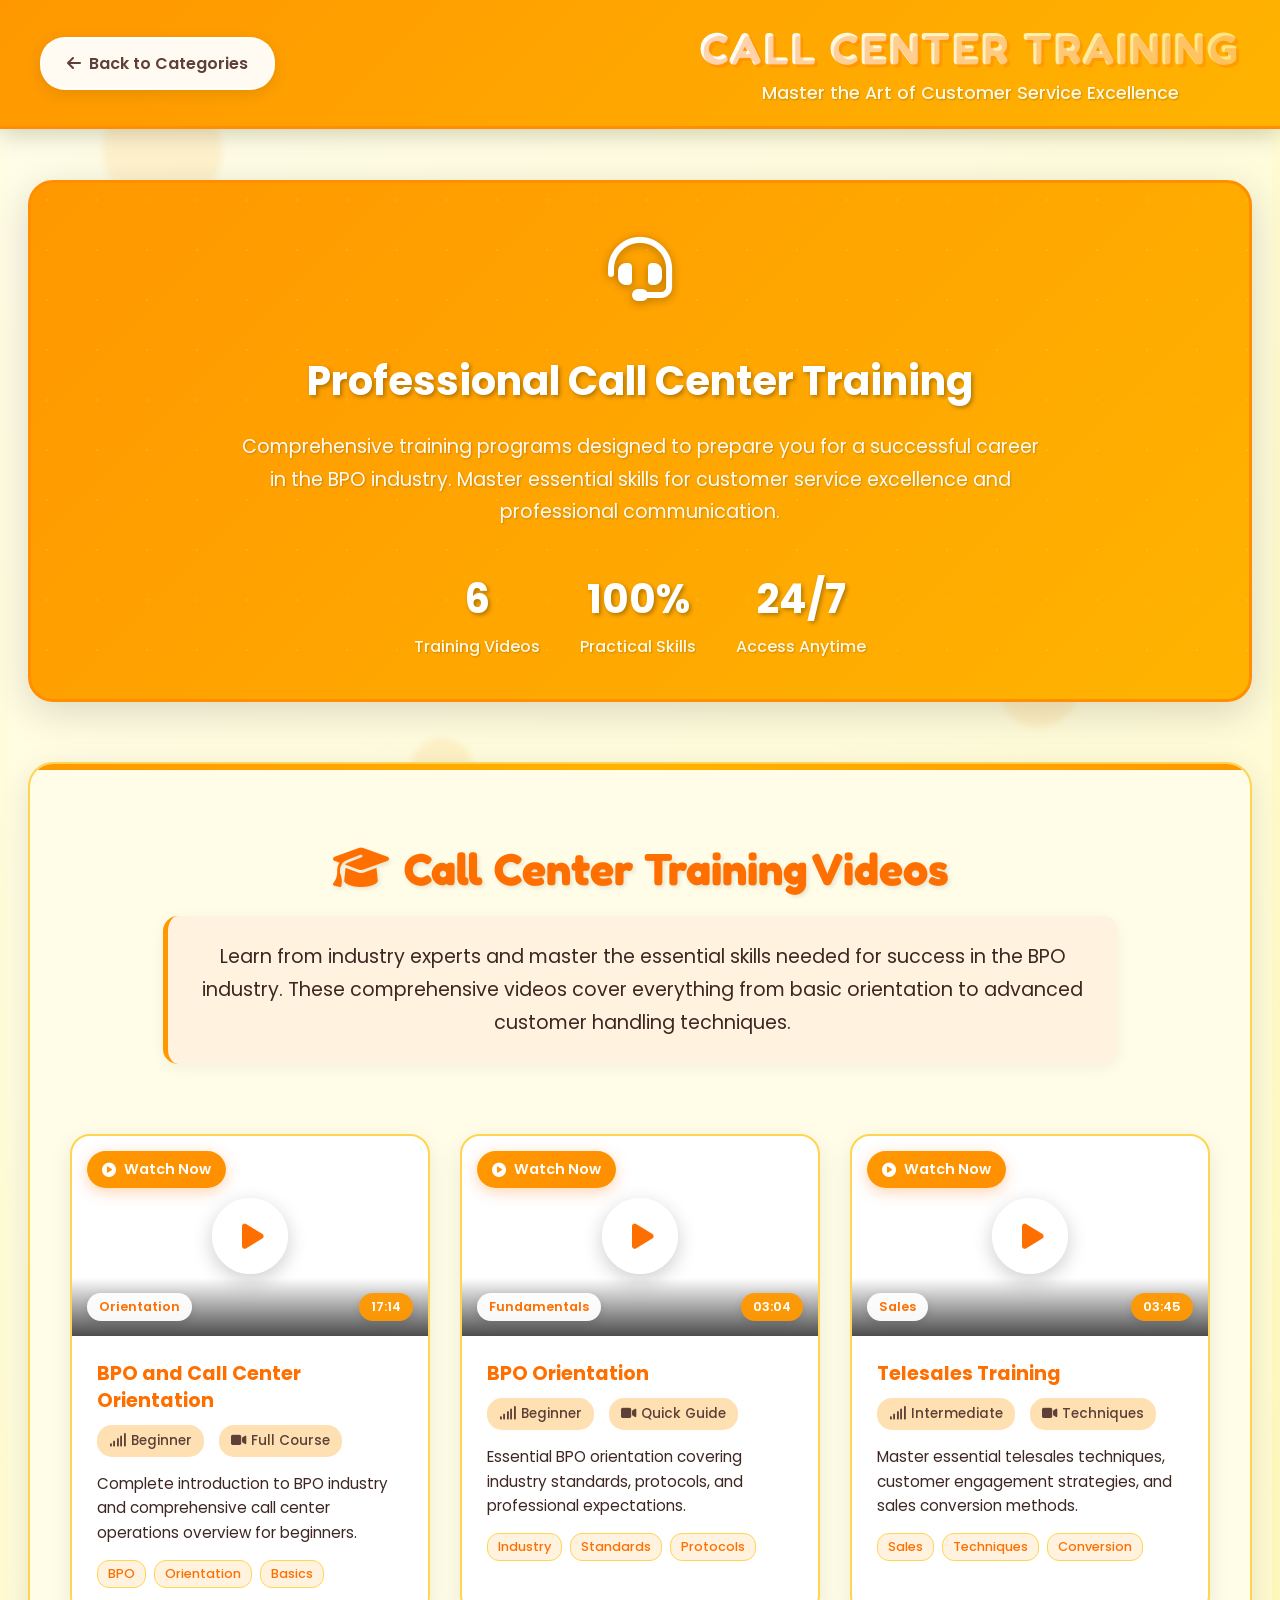
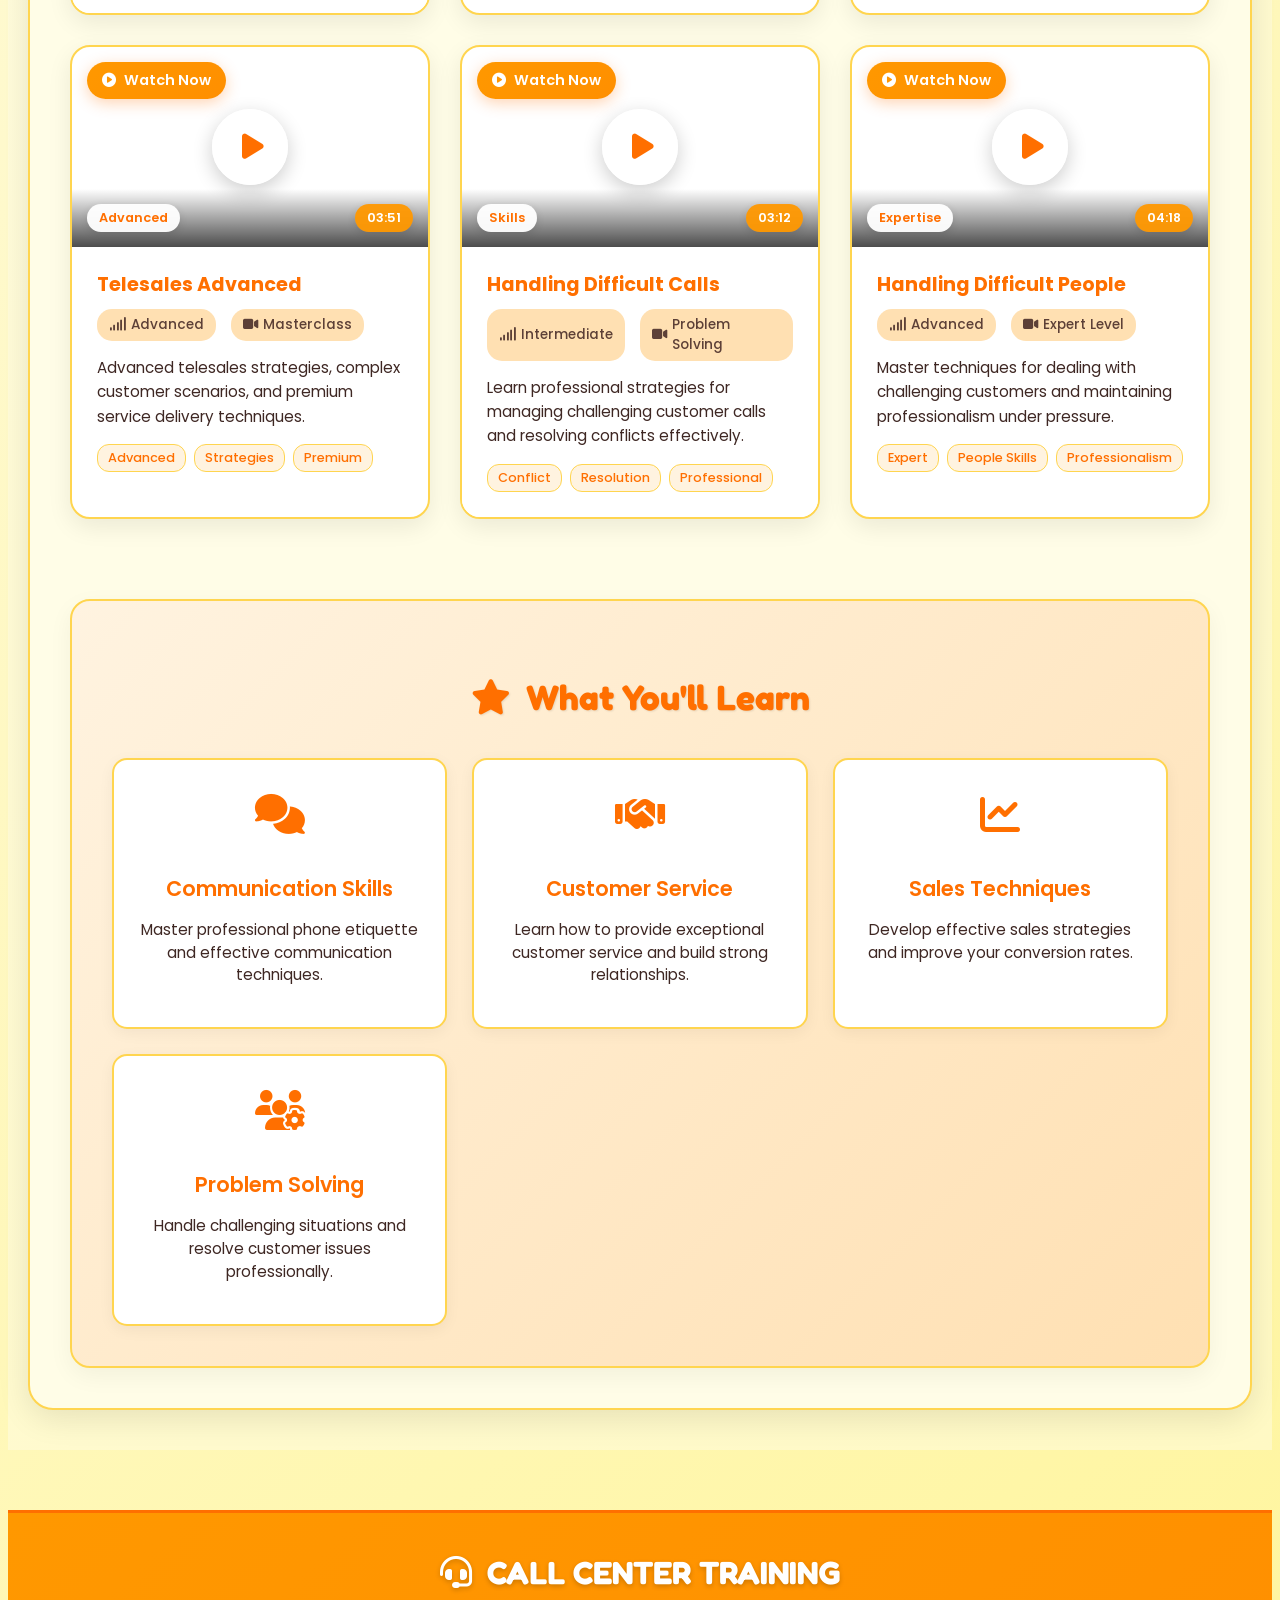
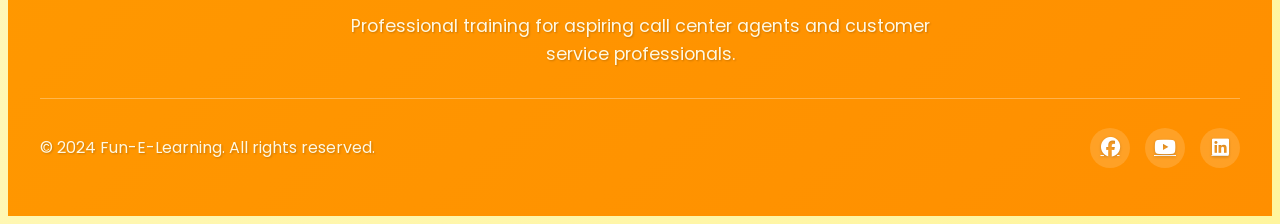
==== Viducation-callcenter.html @ cf75fce1 "Update Viducation-callcenter.html" ====
<!DOCTYPE html>
<html lang="en">
<head>
    <meta charset="UTF-8">
    <meta name="viewport" content="width=device-width, initial-scale=1.0">
    <title>Call Center Training - Fun-E-Learning</title>
    <link rel="stylesheet" href="Viducation-callcenter.css">
    <link href="https://fonts.googleapis.com/css?family=Poppins:400,600,700&display=swap" rel="stylesheet">
    <link href="https://fonts.googleapis.com/css2?family=Fredoka+One&family=Rubik:wght@800;900&display=swap" rel="stylesheet">
    <link rel="stylesheet" href="https://cdnjs.cloudflare.com/ajax/libs/font-awesome/6.4.0/css/all.min.css">
</head>
<body class="viducation-page">
    <div class="interactive-bg">
        <!-- Yellow themed background circles -->
        <div class="yellow-bg-circle yellow-bg-circle1"></div>
        <div class="yellow-bg-circle yellow-bg-circle2"></div>
        <div class="yellow-bg-circle yellow-bg-circle3"></div>
        <div class="yellow-bg-circle yellow-bg-circle4"></div>
        <div class="yellow-bg-circle yellow-bg-circle5"></div>
        <div class="yellow-bg-circle yellow-bg-circle6"></div>
        
        <!-- Additional decorative elements -->
        <div class="decorative-star star1">★</div>
        <div class="decorative-star star2">★</div>
        <div class="decorative-star star3">★</div>
        <div class="decorative-star star4">★</div>
        <div class="decorative-star star5">★</div>
    </div>

    <!-- Viducation Header -->
    <header class="viducation-header">
        <nav class="viducation-nav">
            <a href="Viducation-Landing.html" class="back-btn">
                <i class="fas fa-arrow-left"></i> Back to Categories
            </a>
            <div class="header-title">
                <h1>CALL CENTER TRAINING</h1>
                <div class="header-subtitle">Master the Art of Customer Service Excellence</div>
            </div>
        </nav>
    </header>

    <!-- Main Content -->
    <main class="viducation-content">
        <!-- Hero Section -->
        <section class="hero-section">
            <div class="hero-content">
                <div class="hero-icon">
                    <i class="fas fa-headset"></i>
                </div>
                <h2 class="hero-title">Professional Call Center Training</h2>
                <p class="hero-description">
                    Comprehensive training programs designed to prepare you for a successful career in the BPO industry. 
                    Master essential skills for customer service excellence and professional communication.
                </p>
                <div class="stats-container">
                    <div class="stat-item">
                        <div class="stat-number">6</div>
                        <div class="stat-label">Training Videos</div>
                    </div>
                    <div class="stat-item">
                        <div class="stat-number">100%</div>
                        <div class="stat-label">Practical Skills</div>
                    </div>
                    <div class="stat-item">
                        <div class="stat-number">24/7</div>
                        <div class="stat-label">Access Anytime</div>
                    </div>
                </div>
            </div>
        </section>

        <!-- Call Center Section -->
        <section id="call-center" class="section-content active">
            <div class="section-header">
                <h2 class="section-title">
                    <i class="fas fa-graduation-cap"></i>
                    Call Center Training Videos
                </h2>
                <p class="section-description">
                    Learn from industry experts and master the essential skills needed for success in the BPO industry. 
                    These comprehensive videos cover everything from basic orientation to advanced customer handling techniques.
                </p>
            </div>
            
            <!-- Call Center Gallery -->
            <div class="video-gallery">
                <!-- Video 1 -->
                <div class="video-card" data-video-id="cJ9vEXlTl5o">
                    <div class="video-badge">
                        <i class="fas fa-play-circle"></i> Watch Now
                    </div>
                    <div class="video-thumbnail has-thumbnail" style="background-image: url('https://img.youtube.com/vi/cJ9vEXlTl5o/maxresdefault.jpg')">
                        <div class="play-icon">
                            <i class="fas fa-play"></i>
                        </div>
                        <div class="video-overlay">
                            <div class="video-category">Orientation</div>
                            <div class="video-duration-badge">17:14</div>
                        </div>
                    </div>
                    <div class="video-info">
                        <h4 class="video-title">BPO and Call Center Orientation</h4>
                        <div class="video-meta">
                            <span class="video-level">
                                <i class="fas fa-signal"></i> Beginner
                            </span>
                            <span class="video-lessons">
                                <i class="fas fa-video"></i> Full Course
                            </span>
                        </div>
                        <p class="video-description">Complete introduction to BPO industry and comprehensive call center operations overview for beginners.</p>
                        <div class="video-tags">
                            <span class="tag">BPO</span>
                            <span class="tag">Orientation</span>
                            <span class="tag">Basics</span>
                        </div>
                    </div>
                </div>

                <!-- Video 2 -->
                <div class="video-card" data-video-id="_rtmGJesyuo">
                    <div class="video-badge">
                        <i class="fas fa-play-circle"></i> Watch Now
                    </div>
                    <div class="video-thumbnail has-thumbnail" style="background-image: url('https://img.youtube.com/vi/_rtmGJesyuo/maxresdefault.jpg')">
                        <div class="play-icon">
                            <i class="fas fa-play"></i>
                        </div>
                        <div class="video-overlay">
                            <div class="video-category">Fundamentals</div>
                            <div class="video-duration-badge">03:04</div>
                        </div>
                    </div>
                    <div class="video-info">
                        <h4 class="video-title">BPO Orientation</h4>
                        <div class="video-meta">
                            <span class="video-level">
                                <i class="fas fa-signal"></i> Beginner
                            </span>
                            <span class="video-lessons">
                                <i class="fas fa-video"></i> Quick Guide
                            </span>
                        </div>
                        <p class="video-description">Essential BPO orientation covering industry standards, protocols, and professional expectations.</p>
                        <div class="video-tags">
                            <span class="tag">Industry</span>
                            <span class="tag">Standards</span>
                            <span class="tag">Protocols</span>
                        </div>
                    </div>
                </div>

                <!-- Video 3 -->
                <div class="video-card" data-video-id="Rmk9htsoc-8">
                    <div class="video-badge">
                        <i class="fas fa-play-circle"></i> Watch Now
                    </div>
                    <div class="video-thumbnail has-thumbnail" style="background-image: url('https://img.youtube.com/vi/Rmk9htsoc-8/maxresdefault.jpg')">
                        <div class="play-icon">
                            <i class="fas fa-play"></i>
                        </div>
                        <div class="video-overlay">
                            <div class="video-category">Sales</div>
                            <div class="video-duration-badge">03:45</div>
                        </div>
                    </div>
                    <div class="video-info">
                        <h4 class="video-title">Telesales Training</h4>
                        <div class="video-meta">
                            <span class="video-level">
                                <i class="fas fa-signal"></i> Intermediate
                            </span>
                            <span class="video-lessons">
                                <i class="fas fa-video"></i> Techniques
                            </span>
                        </div>
                        <p class="video-description">Master essential telesales techniques, customer engagement strategies, and sales conversion methods.</p>
                        <div class="video-tags">
                            <span class="tag">Sales</span>
                            <span class="tag">Techniques</span>
                            <span class="tag">Conversion</span>
                        </div>
                    </div>
                </div>

                <!-- Video 4 -->
                <div class="video-card" data-video-id="Sjo0SU7fPT8">
                    <div class="video-badge">
                        <i class="fas fa-play-circle"></i> Watch Now
                    </div>
                    <div class="video-thumbnail has-thumbnail" style="background-image: url('https://img.youtube.com/vi/Sjo0SU7fPT8/maxresdefault.jpg')">
                        <div class="play-icon">
                            <i class="fas fa-play"></i>
                        </div>
                        <div class="video-overlay">
                            <div class="video-category">Advanced</div>
                            <div class="video-duration-badge">03:51</div>
                        </div>
                    </div>
                    <div class="video-info">
                        <h4 class="video-title">Telesales Advanced</h4>
                        <div class="video-meta">
                            <span class="video-level">
                                <i class="fas fa-signal"></i> Advanced
                            </span>
                            <span class="video-lessons">
                                <i class="fas fa-video"></i> Masterclass
                            </span>
                        </div>
                        <p class="video-description">Advanced telesales strategies, complex customer scenarios, and premium service delivery techniques.</p>
                        <div class="video-tags">
                            <span class="tag">Advanced</span>
                            <span class="tag">Strategies</span>
                            <span class="tag">Premium</span>
                        </div>
                    </div>
                </div>

                <!-- Video 5 -->
                <div class="video-card" data-video-id="O6zjsu4LYVg">
                    <div class="video-badge">
                        <i class="fas fa-play-circle"></i> Watch Now
                    </div>
                    <div class="video-thumbnail has-thumbnail" style="background-image: url('https://img.youtube.com/vi/O6zjsu4LYVg/maxresdefault.jpg')">
                        <div class="play-icon">
                            <i class="fas fa-play"></i>
                        </div>
                        <div class="video-overlay">
                            <div class="video-category">Skills</div>
                            <div class="video-duration-badge">03:12</div>
                        </div>
                    </div>
                    <div class="video-info">
                        <h4 class="video-title">Handling Difficult Calls</h4>
                        <div class="video-meta">
                            <span class="video-level">
                                <i class="fas fa-signal"></i> Intermediate
                            </span>
                            <span class="video-lessons">
                                <i class="fas fa-video"></i> Problem Solving
                            </span>
                        </div>
                        <p class="video-description">Learn professional strategies for managing challenging customer calls and resolving conflicts effectively.</p>
                        <div class="video-tags">
                            <span class="tag">Conflict</span>
                            <span class="tag">Resolution</span>
                            <span class="tag">Professional</span>
                        </div>
                    </div>
                </div>

                <!-- Video 6 -->
                <div class="video-card" data-video-id="o6CiYcohmqk">
                    <div class="video-badge">
                        <i class="fas fa-play-circle"></i> Watch Now
                    </div>
                    <div class="video-thumbnail has-thumbnail" style="background-image: url('https://img.youtube.com/vi/o6CiYcohmqk/maxresdefault.jpg')">
                        <div class="play-icon">
                            <i class="fas fa-play"></i>
                        </div>
                        <div class="video-overlay">
                            <div class="video-category">Expertise</div>
                            <div class="video-duration-badge">04:18</div>
                        </div>
                    </div>
                    <div class="video-info">
                        <h4 class="video-title">Handling Difficult People</h4>
                        <div class="video-meta">
                            <span class="video-level">
                                <i class="fas fa-signal"></i> Advanced
                            </span>
                            <span class="video-lessons">
                                <i class="fas fa-video"></i> Expert Level
                            </span>
                        </div>
                        <p class="video-description">Master techniques for dealing with challenging customers and maintaining professionalism under pressure.</p>
                        <div class="video-tags">
                            <span class="tag">Expert</span>
                            <span class="tag">People Skills</span>
                            <span class="tag">Professionalism</span>
                        </div>
                    </div>
                </div>
            </div>
            
            <!-- Training Features Section -->
            <div class="training-features">
                <h3 class="features-title">
                    <i class="fas fa-star"></i> What You'll Learn
                </h3>
                <div class="features-grid">
                    <div class="feature-card">
                        <div class="feature-icon">
                            <i class="fas fa-comments"></i>
                        </div>
                        <h4 class="feature-title">Communication Skills</h4>
                        <p class="feature-description">Master professional phone etiquette and effective communication techniques.</p>
                    </div>
                    <div class="feature-card">
                        <div class="feature-icon">
                            <i class="fas fa-handshake"></i>
                        </div>
                        <h4 class="feature-title">Customer Service</h4>
                        <p class="feature-description">Learn how to provide exceptional customer service and build strong relationships.</p>
                    </div>
                    <div class="feature-card">
                        <div class="feature-icon">
                            <i class="fas fa-chart-line"></i>
                        </div>
                        <h4 class="feature-title">Sales Techniques</h4>
                        <p class="feature-description">Develop effective sales strategies and improve your conversion rates.</p>
                    </div>
                    <div class="feature-card">
                        <div class="feature-icon">
                            <i class="fas fa-users-cog"></i>
                        </div>
                        <h4 class="feature-title">Problem Solving</h4>
                        <p class="feature-description">Handle challenging situations and resolve customer issues professionally.</p>
                    </div>
                </div>
            </div>
        </section>
    </main>

    <!-- Video Modal -->
    <div id="videoModal" class="video-modal">
        <div class="modal-content">
            <button class="close-modal">&times;</button>
            <div class="modal-video-container">
                <!-- Video player will be inserted here -->
            </div>
            <div class="modal-video-info">
                <h3 id="modalVideoTitle" class="modal-video-title"></h3>
                <p id="modalVideoDescription" class="modal-video-description"></p>
            </div>
        </div>
    </div>

    <!-- Footer -->
    <footer class="callcenter-footer">
        <div class="footer-content">
            <div class="footer-logo">
                <i class="fas fa-headset"></i>
                <span>CALL CENTER TRAINING</span>
            </div>
            <p class="footer-description">Professional training for aspiring call center agents and customer service professionals.</p>
            <div class="footer-bottom">
                <p>&copy; 2024 Fun-E-Learning. All rights reserved.</p>
                <div class="footer-social">
                    <a href="#" class="social-link"><i class="fab fa-facebook"></i></a>
                    <a href="#" class="social-link"><i class="fab fa-youtube"></i></a>
                    <a href="#" class="social-link"><i class="fab fa-linkedin"></i></a>
                </div>
            </div>
        </div>
    </footer>

    <script src="Viducation-callcenter.js"></script>
</body>
</html>
---- Viducation-callcenter.css ----
/* Viducation Page Specific Styles - YELLOW THEME */
.viducation-header {
    background: linear-gradient(135deg, #ff9800 0%, #ffb300 100%);
    backdrop-filter: blur(10px);
    position: fixed;
    top: 0;
    left: 0;
    width: 100%;
    z-index: 1000;
    box-shadow: 0 4px 25px rgba(0, 0, 0, 0.2);
    padding: 20px 0;
    border-bottom: 3px solid #ff8f00;
}

.viducation-nav {
    max-width: 1200px;
    margin: 0 auto;
    display: flex;
    justify-content: space-between;
    align-items: center;
    padding: 0 20px;
}

.back-btn {
    background: rgba(255, 255, 255, 0.95);
    color: #5d4037;
    text-decoration: none;
    padding: 12px 25px;
    border-radius: 25px;
    font-weight: 600;
    font-size: 1rem;
    border: 2px solid rgba(255, 255, 255, 0.8);
    transition: all 0.3s ease;
    box-shadow: 0 4px 15px rgba(0, 0, 0, 0.1);
    display: flex;
    align-items: center;
    gap: 8px;
}

.back-btn:hover {
    background: white;
    transform: translateY(-3px);
    box-shadow: 0 6px 20px rgba(0, 0, 0, 0.15);
    color: #3e2723;
}

.header-title {
    text-align: center;
}

.header-title h1 {
    font-family: 'Fredoka One', cursive;
    font-size: 2.8rem;
    color: white;
    margin: 0;
    text-shadow: 3px 3px 0 rgba(255, 111, 0, 0.3);
    letter-spacing: 2px;
    background: linear-gradient(to right, #fff, #ffe57f);
    -webkit-background-clip: text;
    background-clip: text;
    color: transparent;
    animation: glow 2s ease-in-out infinite alternate;
}

@keyframes glow {
    from {
        text-shadow: 0 0 10px #fff, 0 0 20px #fff, 0 0 30px #ff8f00, 0 0 40px #ff8f00;
    }
    to {
        text-shadow: 0 0 20px #fff, 0 0 30px #ffb300, 0 0 40px #ffb300, 0 0 50px #ffb300;
    }
}

.header-subtitle {
    font-size: 1.1rem;
    color: #fff8e1;
    font-weight: 500;
    margin-top: 5px;
    text-shadow: 1px 1px 2px rgba(0, 0, 0, 0.2);
}

.viducation-content {
    margin-top: 140px;
    padding: 40px 20px;
    background: linear-gradient(135deg, #fffde7 0%, #fff9c4 100%);
    min-height: calc(100vh - 140px);
}

/* Hero Section */
.hero-section {
    max-width: 1200px;
    margin: 0 auto 60px;
    text-align: center;
    padding: 40px;
    background: linear-gradient(135deg, #ff9800 0%, #ffb300 100%);
    border-radius: 25px;
    box-shadow: 0 10px 40px rgba(0, 0, 0, 0.15);
    position: relative;
    overflow: hidden;
    border: 3px solid #ff8f00;
}

.hero-section::before {
    content: "";
    position: absolute;
    top: -50%;
    left: -50%;
    width: 200%;
    height: 200%;
    background: radial-gradient(circle, rgba(255, 255, 255, 0.1) 1px, transparent 1px);
    background-size: 50px 50px;
    animation: floatPattern 20s linear infinite;
}

@keyframes floatPattern {
    0% { transform: rotate(0deg); }
    100% { transform: rotate(360deg); }
}

.hero-content {
    position: relative;
    z-index: 2;
}

.hero-icon {
    font-size: 4rem;
    color: white;
    margin-bottom: 20px;
    animation: bounce 2s infinite;
    text-shadow: 0 2px 10px rgba(0, 0, 0, 0.3);
}

@keyframes bounce {
    0%, 100% { transform: translateY(0); }
    50% { transform: translateY(-10px); }
}

.hero-title {
    font-size: 2.5rem;
    color: white;
    margin-bottom: 20px;
    font-weight: 700;
    text-shadow: 2px 2px 4px rgba(0, 0, 0, 0.3);
}

.hero-description {
    font-size: 1.2rem;
    color: rgba(255, 255, 255, 0.95);
    line-height: 1.6;
    max-width: 800px;
    margin: 0 auto 30px;
    text-shadow: 1px 1px 2px rgba(0, 0, 0, 0.2);
}

.stats-container {
    display: flex;
    justify-content: center;
    gap: 40px;
    margin-top: 40px;
}

.stat-item {
    text-align: center;
}

.stat-number {
    font-size: 2.5rem;
    font-weight: 700;
    color: white;
    margin-bottom: 5px;
    text-shadow: 2px 2px 4px rgba(0, 0, 0, 0.3);
}

.stat-label {
    font-size: 1rem;
    color: #fff8e1;
    font-weight: 500;
    text-shadow: 1px 1px 2px rgba(0, 0, 0, 0.2);
}

/* Section Content */
.section-content {
    max-width: 1200px;
    margin: 0 auto;
    background: #fffde7;
    border-radius: 25px;
    padding: 40px;
    box-shadow: 0 8px 32px rgba(0, 0, 0, 0.1);
    border: 2px solid #ffd54f;
    position: relative;
    overflow: hidden;
}

.section-content::before {
    content: "";
    position: absolute;
    top: 0;
    left: 0;
    right: 0;
    height: 6px;
    background: linear-gradient(90deg, #ff9800, #ffb300, #ff9800);
    animation: shimmer 3s infinite linear;
}

@keyframes shimmer {
    0% { background-position: -200% 0; }
    100% { background-position: 200% 0; }
}

.section-header {
    text-align: center;
    margin-bottom: 50px;
}

.section-title {
    font-family: 'Fredoka One', cursive;
    font-size: 2.8rem;
    color: #ff6f00;
    text-align: center;
    margin-bottom: 20px;
    font-weight: 700;
    text-shadow: 2px 2px 4px rgba(0, 0, 0, 0.1);
    display: flex;
    align-items: center;
    justify-content: center;
    gap: 15px;
}

.section-description {
    font-size: 1.2rem;
    line-height: 1.7;
    color: #3e2723;
    text-align: center;
    margin-bottom: 30px;
    background: #fff3e0;
    padding: 25px;
    border-radius: 15px;
    border-left: 5px solid #ff9800;
    max-width: 900px;
    margin: 0 auto;
    box-shadow: 0 4px 15px rgba(0, 0, 0, 0.05);
}

/* Flexible Video Gallery Styles */
.video-gallery {
    display: grid;
    grid-template-columns: repeat(auto-fit, minmax(320px, 1fr));
    gap: 30px;
    margin: 50px 0;
    padding: 20px 0;
}

.video-card {
    background: white;
    border: 2px solid #ffd54f;
    border-radius: 20px;
    padding: 0;
    overflow: hidden;
    transition: all 0.3s cubic-bezier(0.4, 0, 0.2, 1);
    position: relative;
    box-shadow: 0 8px 25px rgba(0, 0, 0, 0.08);
}

.video-card:hover {
    transform: translateY(-12px) scale(1.03);
    box-shadow: 0 20px 40px rgba(0, 0, 0, 0.15);
    border-color: #ff9800;
    background: #fff8e1;
}

.video-badge {
    position: absolute;
    top: 15px;
    left: 15px;
    background: linear-gradient(135deg, #ff9800, #ff8f00);
    color: white;
    padding: 8px 15px;
    border-radius: 20px;
    font-size: 0.9rem;
    font-weight: 600;
    z-index: 3;
    box-shadow: 0 4px 15px rgba(255, 111, 0, 0.3);
    display: flex;
    align-items: center;
    gap: 8px;
}

/* Enhanced Video Thumbnail Styles */
.video-thumbnail {
    width: 100%;
    height: 200px;
    background: linear-gradient(135deg, #ff9800, #ffb300);
    display: flex;
    align-items: center;
    justify-content: center;
    position: relative;
    overflow: hidden;
    background-size: cover;
    background-position: center;
    background-repeat: no-repeat;
}

.video-overlay {
    position: absolute;
    bottom: 0;
    left: 0;
    right: 0;
    padding: 15px;
    background: linear-gradient(transparent, rgba(0, 0, 0, 0.7));
    display: flex;
    justify-content: space-between;
    align-items: center;
}

.video-category {
    background: rgba(255, 255, 255, 0.95);
    color: #ff6f00;
    padding: 5px 12px;
    border-radius: 15px;
    font-size: 0.8rem;
    font-weight: 600;
    box-shadow: 0 2px 8px rgba(0, 0, 0, 0.1);
}

.video-duration-badge {
    background: rgba(255, 152, 0, 0.95);
    color: white;
    padding: 5px 12px;
    border-radius: 15px;
    font-size: 0.8rem;
    font-weight: 600;
    box-shadow: 0 2px 8px rgba(0, 0, 0, 0.1);
}

.video-thumbnail .play-icon {
    width: 70px;
    height: 70px;
    background: rgba(255, 255, 255, 0.9);
    border-radius: 50%;
    display: flex;
    align-items: center;
    justify-content: center;
    z-index: 2;
    position: relative;
    transition: all 0.3s ease;
    box-shadow: 0 6px 20px rgba(0, 0, 0, 0.2);
    border: 3px solid white;
}

.video-thumbnail .play-icon i {
    color: #ff6f00;
    font-size: 1.8rem;
    margin-left: 5px;
}

.video-card:hover .play-icon {
    transform: scale(1.2);
    background: white;
    box-shadow: 0 8px 30px rgba(0, 0, 0, 0.3);
    border-color: #ff9800;
}

.video-info {
    padding: 25px;
    background: white;
}

.video-title {
    font-size: 1.2rem;
    color: #ff6f00;
    font-weight: 700;
    margin: 0 0 15px 0;
    line-height: 1.4;
    display: -webkit-box;
    -webkit-line-clamp: 2;
    -webkit-box-orient: vertical;
    overflow: hidden;
}

.video-meta {
    display: flex;
    gap: 15px;
    margin-bottom: 15px;
}

.video-level, .video-lessons {
    font-size: 0.85rem;
    color: #5d4037;
    font-weight: 500;
    background: #ffe0b2;
    padding: 6px 12px;
    border-radius: 15px;
    display: flex;
    align-items: center;
    gap: 5px;
}

.video-description {
    font-size: 0.95rem;
    color: #3e2723;
    line-height: 1.6;
    margin: 0 0 15px 0;
    display: -webkit-box;
    -webkit-line-clamp: 3;
    -webkit-box-orient: vertical;
    overflow: hidden;
}

.video-tags {
    display: flex;
    gap: 8px;
    flex-wrap: wrap;
}

.tag {
    background: #fff3e0;
    color: #ff6f00;
    padding: 4px 10px;
    border-radius: 12px;
    font-size: 0.8rem;
    font-weight: 500;
    border: 1px solid #ffd54f;
}

/* fix */
.video-title {
    display: block;
    overflow: visible;
    -webkit-line-clamp: none;
    max-height: none;
    line-height: 1.4;
    margin-bottom: 10px;
}

.video-description {
    display: block;
    overflow: visible;
    -webkit-line-clamp: none;
    max-height: none;
    line-height: 1.6;
    margin-bottom: 15px;
}

/* Ensure video info has proper spacing */
.video-info {
    padding: 25px;
    min-height: 200px;
    display: flex;
    flex-direction: column;
}

.video-meta {
    margin-top: auto;
    margin-bottom: 15px;
}

/* Fix for hero description text */
.hero-description {
    max-width: 800px;
    margin: 0 auto 30px;
    line-height: 1.7;
}

/* Training Features */
.training-features {
    margin-top: 60px;
    padding: 40px;
    background: linear-gradient(135deg, #fff3e0 0%, #ffe0b2 100%);
    border-radius: 20px;
    border: 2px solid #ffd54f;
    box-shadow: 0 8px 25px rgba(0, 0, 0, 0.05);
}

.features-title {
    font-family: 'Fredoka One', cursive;
    font-size: 2.2rem;
    color: #ff6f00;
    text-align: center;
    margin-bottom: 40px;
    display: flex;
    align-items: center;
    justify-content: center;
    gap: 15px;
    text-shadow: 1px 1px 2px rgba(0, 0, 0, 0.1);
}

.features-grid {
    display: grid;
    grid-template-columns: repeat(auto-fit, minmax(250px, 1fr));
    gap: 25px;
}

.feature-card {
    background: white;
    padding: 25px;
    border-radius: 15px;
    text-align: center;
    border: 2px solid #ffd54f;
    transition: all 0.3s ease;
    box-shadow: 0 4px 15px rgba(0, 0, 0, 0.05);
}

.feature-card:hover {
    transform: translateY(-5px);
    box-shadow: 0 10px 25px rgba(0, 0, 0, 0.1);
    border-color: #ff9800;
    background: #fff8e1;
}

.feature-icon {
    font-size: 2.5rem;
    color: #ff6f00;
    margin-bottom: 15px;
}

.feature-title {
    font-size: 1.3rem;
    color: #ff6f00;
    margin-bottom: 10px;
    font-weight: 600;
}

.feature-description {
    font-size: 0.95rem;
    color: #3e2723;
    line-height: 1.5;
}

/* Footer */
.callcenter-footer {
    background: linear-gradient(135deg, #ff9800 0%, #ff8f00 100%);
    color: white;
    padding: 40px 20px;
    margin-top: 60px;
    border-top: 3px solid #ff6f00;
}

.footer-content {
    max-width: 1200px;
    margin: 0 auto;
    text-align: center;
}

.footer-logo {
    font-size: 2rem;
    font-weight: 700;
    margin-bottom: 20px;
    display: flex;
    align-items: center;
    justify-content: center;
    gap: 15px;
    font-family: 'Fredoka One', cursive;
    text-shadow: 0 2px 5px rgba(0, 0, 0, 0.2);
}

.footer-description {
    font-size: 1.1rem;
    color: #fff8e1;
    max-width: 600px;
    margin: 0 auto 30px;
    line-height: 1.6;
    text-shadow: 1px 1px 2px rgba(0, 0, 0, 0.2);
}

.footer-bottom {
    display: flex;
    justify-content: space-between;
    align-items: center;
    padding-top: 20px;
    border-top: 1px solid rgba(255, 255, 255, 0.3);
}

.footer-bottom p {
    color: #fff8e1;
    text-shadow: 1px 1px 2px rgba(0, 0, 0, 0.2);
}

.footer-social {
    display: flex;
    gap: 15px;
}

.social-link {
    color: white;
    font-size: 1.2rem;
    width: 40px;
    height: 40px;
    border-radius: 50%;
    background: rgba(255, 255, 255, 0.15);
    display: flex;
    align-items: center;
    justify-content: center;
    transition: all 0.3s ease;
    text-shadow: 0 1px 3px rgba(0, 0, 0, 0.2);
}

.social-link:hover {
    background: white;
    color: #ff6f00;
    transform: translateY(-3px);
    box-shadow: 0 4px 15px rgba(0, 0, 0, 0.2);
}

/* Yellow-themed interactive background */
.yellow-bg-circle {
    position: absolute;
    border-radius: 50%;
    opacity: 0.1;
    filter: blur(3px);
    animation: floatYellow 18s infinite ease-in-out alternate;
    background: radial-gradient(circle at 60% 40%, #ff9800 65%, transparent 100%);
    pointer-events: none;
}

.yellow-bg-circle1 {
    width: 120px; height: 120px;
    top: 10%; left: 8%;
    animation-delay: 0s;
}
.yellow-bg-circle2 {
    width: 80px; height: 80px;
    top: 72%; left: 78%;
    animation-delay: 2s;
}
.yellow-bg-circle3 {
    width: 100px; height: 100px;
    top: 52%; left: 17%;
    animation-delay: 4s;
}
.yellow-bg-circle4 {
    width: 64px; height: 64px;
    top: 82%; left: 32%;
    animation-delay: 6s;
}
.yellow-bg-circle5 {
    width: 90px; height: 90px;
    top: 22%; left: 83%;
    animation-delay: 8s;
}
.yellow-bg-circle6 {
    width: 70px; height: 70px;
    top: 62%; left: 52%;
    animation-delay: 10s;
}

@keyframes floatYellow {
    0% { transform: translateY(0) scale(1); opacity: 0.1; }
    50% { transform: translateY(-20px) scale(1.07); opacity: 0.15; }
    100% { transform: translateY(20px) scale(0.97); opacity: 0.1; }
}

/* Decorative Stars */
.decorative-star {
    position: absolute;
    color: rgba(255, 152, 0, 0.2);
    font-size: 2rem;
    pointer-events: none;
    animation: twinkle 4s infinite ease-in-out;
}

.star1 { top: 10%; left: 5%; animation-delay: 0s; }
.star2 { top: 20%; right: 8%; animation-delay: 0.5s; }
.star3 { top: 60%; left: 10%; animation-delay: 1s; }
.star4 { top: 70%; right: 15%; animation-delay: 1.5s; }
.star5 { top: 40%; left: 85%; animation-delay: 2s; }

@keyframes twinkle {
    0%, 100% { opacity: 0.2; transform: scale(1); }
    50% { opacity: 0.4; transform: scale(1.1); }
}

/* Yellow theme for body background */
body.viducation-page {
    background: linear-gradient(135deg, #fffde7 0%, #fff9c4 50%, #fff59d 100%);
    color: #3e2723;
    font-family: 'Poppins', sans-serif;
}

/* Yellow scrollbar */
body.viducation-page::-webkit-scrollbar {
    width: 10px;
    background: #fff3e0;
}

body.viducation-page::-webkit-scrollbar-thumb {
    background: #ff9800;
    border-radius: 10px;
    border: 2px solid #fff3e0;
}

body.viducation-page::-webkit-scrollbar-thumb:hover {
    background: #ff8f00;
}

/* Video Modal Styles */
.video-modal {
    display: none;
    position: fixed;
    top: 0;
    left: 0;
    width: 100%;
    height: 100%;
    background: rgba(0, 0, 0, 0.95);
    z-index: 2000;
    align-items: center;
    justify-content: center;
}

.video-modal.active {
    display: flex;
    animation: fadeIn 0.3s ease;
}

.modal-content {
    background: white;
    border-radius: 25px;
    padding: 30px;
    max-width: 900px;
    width: 95%;
    position: relative;
    box-shadow: 0 25px 70px rgba(0, 0, 0, 0.7);
    border: 3px solid #ff9800;
}

.close-modal {
    position: absolute;
    top: 15px;
    right: 20px;
    background: #ff9800;
    color: white;
    border: none;
    width: 45px;
    height: 45px;
    border-radius: 50%;
    font-size: 1.5rem;
    cursor: pointer;
    transition: all 0.3s ease;
    z-index: 2001;
    display: flex;
    align-items: center;
    justify-content: center;
    box-shadow: 0 4px 15px rgba(0, 0, 0, 0.2);
}

.close-modal:hover {
    background: #ff6f00;
    transform: scale(1.1) rotate(90deg);
    box-shadow: 0 6px 20px rgba(0, 0, 0, 0.3);
}

.modal-video-container {
    width: 100%;
    height: 500px;
    background: #000;
    border-radius: 15px;
    overflow: hidden;
    margin-bottom: 25px;
    border: 2px solid #ffd54f;
}

.modal-video-info {
    padding: 0 10px;
}

.modal-video-title {
    font-size: 1.8rem;
    color: #ff6f00;
    margin-bottom: 15px;
    font-weight: 700;
    line-height: 1.3;
}

.modal-video-description {
    color: #3e2723;
    line-height: 1.6;
    font-size: 1.1rem;
}

@keyframes fadeIn {
    from { opacity: 0; }
    to { opacity: 1; }
}

/* Responsive Design */
@media (max-width: 1200px) {
    .video-gallery {
        grid-template-columns: repeat(auto-fit, minmax(300px, 1fr));
        gap: 25px;
    }
    
    .features-grid {
        grid-template-columns: repeat(auto-fit, minmax(220px, 1fr));
    }
}

@media (max-width: 900px) {
    .header-title h1 {
        font-size: 2.2rem;
    }
    
    .section-title {
        font-size: 2.2rem;
    }
    
    .hero-title {
        font-size: 2rem;
    }
    
    .video-gallery {
        grid-template-columns: repeat(auto-fit, minmax(280px, 1fr));
        gap: 20px;
    }
    
    .stats-container {
        gap: 30px;
    }
    
    .stat-number {
        font-size: 2rem;
    }
}

@media (max-width: 600px) {
    .viducation-nav {
        flex-direction: column;
        gap: 15px;
    }
    
    .header-title h1 {
        font-size: 1.8rem;
    }
    
    .header-subtitle {
        font-size: 1rem;
    }
    
    .back-btn {
        padding: 10px 20px;
        font-size: 0.9rem;
    }
    
    .hero-section {
        padding: 30px 20px;
    }
    
    .hero-title {
        font-size: 1.6rem;
    }
    
    .hero-description {
        font-size: 1rem;
    }
    
    .section-title {
        font-size: 1.8rem;
    }
    
    .section-description {
        font-size: 1rem;
        padding: 20px;
    }
    
    .video-gallery {
        grid-template-columns: 1fr;
        gap: 20px;
    }
    
    .features-grid {
        grid-template-columns: 1fr;
    }
    
    .stats-container {
        flex-direction: column;
        gap: 20px;
    }
    
    .footer-bottom {
        flex-direction: column;
        gap: 20px;
        text-align: center;
    }
    
    .modal-content {
        padding: 20px;
    }
    
    .modal-video-container {
        height: 300px;
    }
}
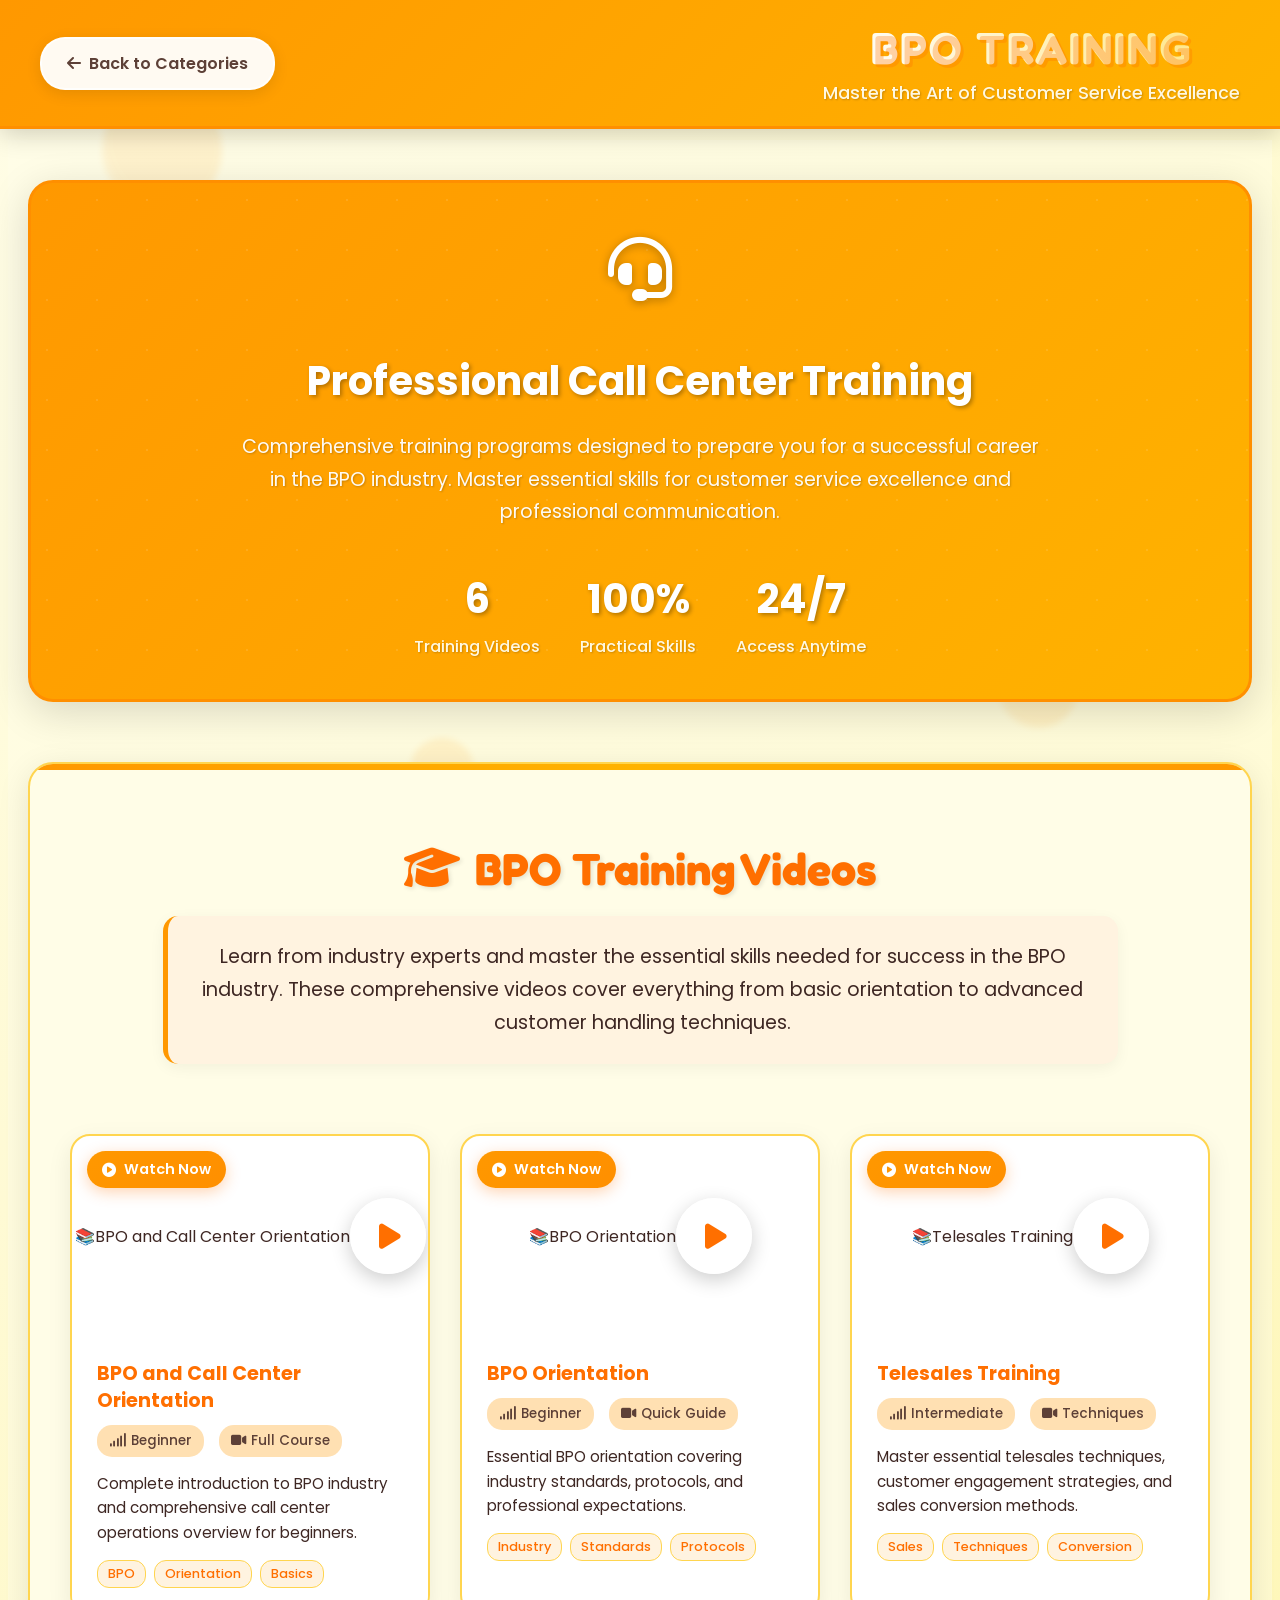
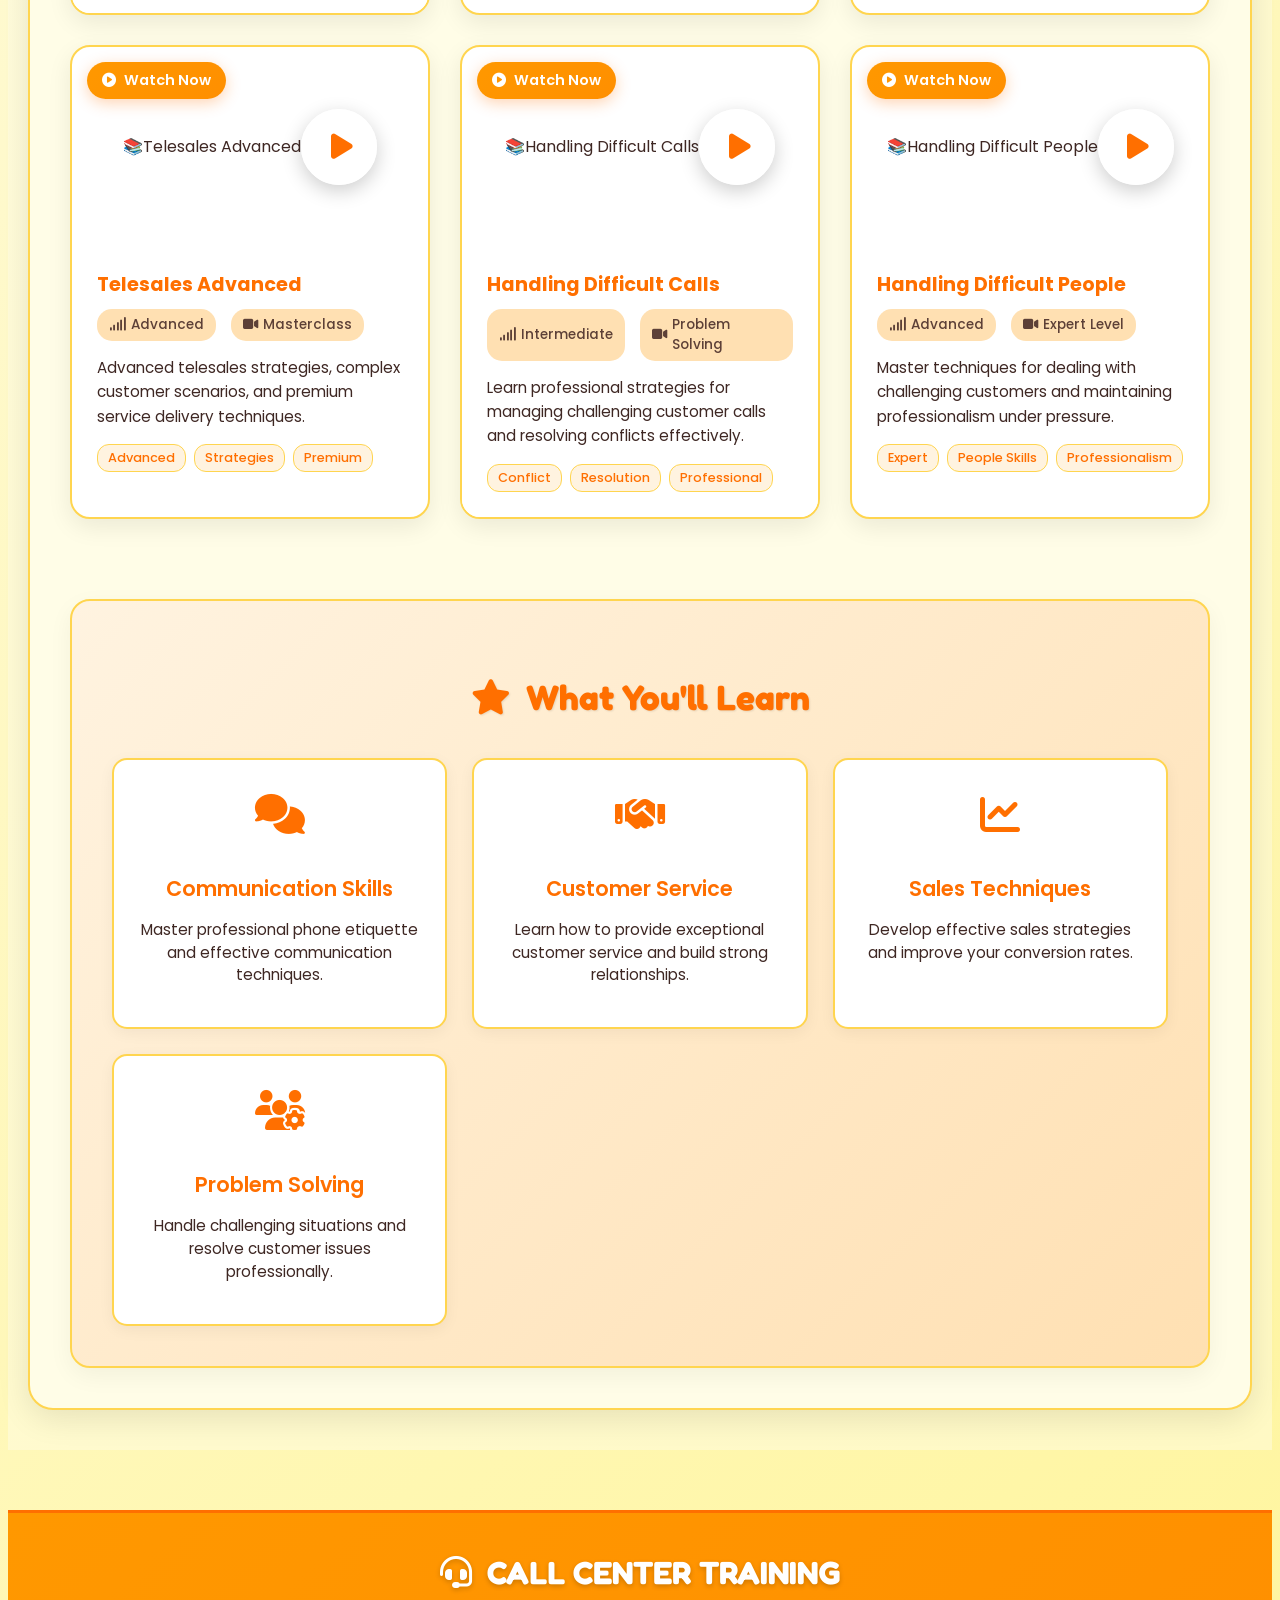
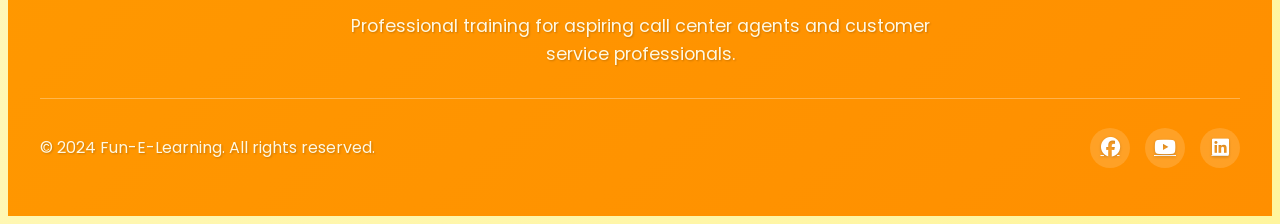
==== commit 0c3b018b: "Add files via upload" ====
--- a/Viducation-callcenter.html
+++ b/Viducation-callcenter.html
@@ -3,7 +3,7 @@
 <head>
     <meta charset="UTF-8">
     <meta name="viewport" content="width=device-width, initial-scale=1.0">
-    <title>Call Center Training - Fun-E-Learning</title>
+    <title>BPO Training - Fun-E-Learning</title>
     <link rel="stylesheet" href="Viducation-callcenter.css">
     <link href="https://fonts.googleapis.com/css?family=Poppins:400,600,700&display=swap" rel="stylesheet">
     <link href="https://fonts.googleapis.com/css2?family=Fredoka+One&family=Rubik:wght@800;900&display=swap" rel="stylesheet">
@@ -30,11 +30,11 @@
     <!-- Viducation Header -->
     <header class="viducation-header">
         <nav class="viducation-nav">
-            <a href="Viducation-Landing.html" class="back-btn">
+            <a href="Vi.html" class="back-btn">
                 <i class="fas fa-arrow-left"></i> Back to Categories
             </a>
             <div class="header-title">
-                <h1>CALL CENTER TRAINING</h1>
+                <h1>BPO TRAINING</h1>
                 <div class="header-subtitle">Master the Art of Customer Service Excellence</div>
             </div>
         </nav>
@@ -75,7 +75,7 @@
             <div class="section-header">
                 <h2 class="section-title">
                     <i class="fas fa-graduation-cap"></i>
-                    Call Center Training Videos
+                    BPO Training Videos
                 </h2>
                 <p class="section-description">
                     Learn from industry experts and master the essential skills needed for success in the BPO industry. 
@@ -359,4 +359,3 @@
     <script src="Viducation-callcenter.js"></script>
 </body>
 </html>
-
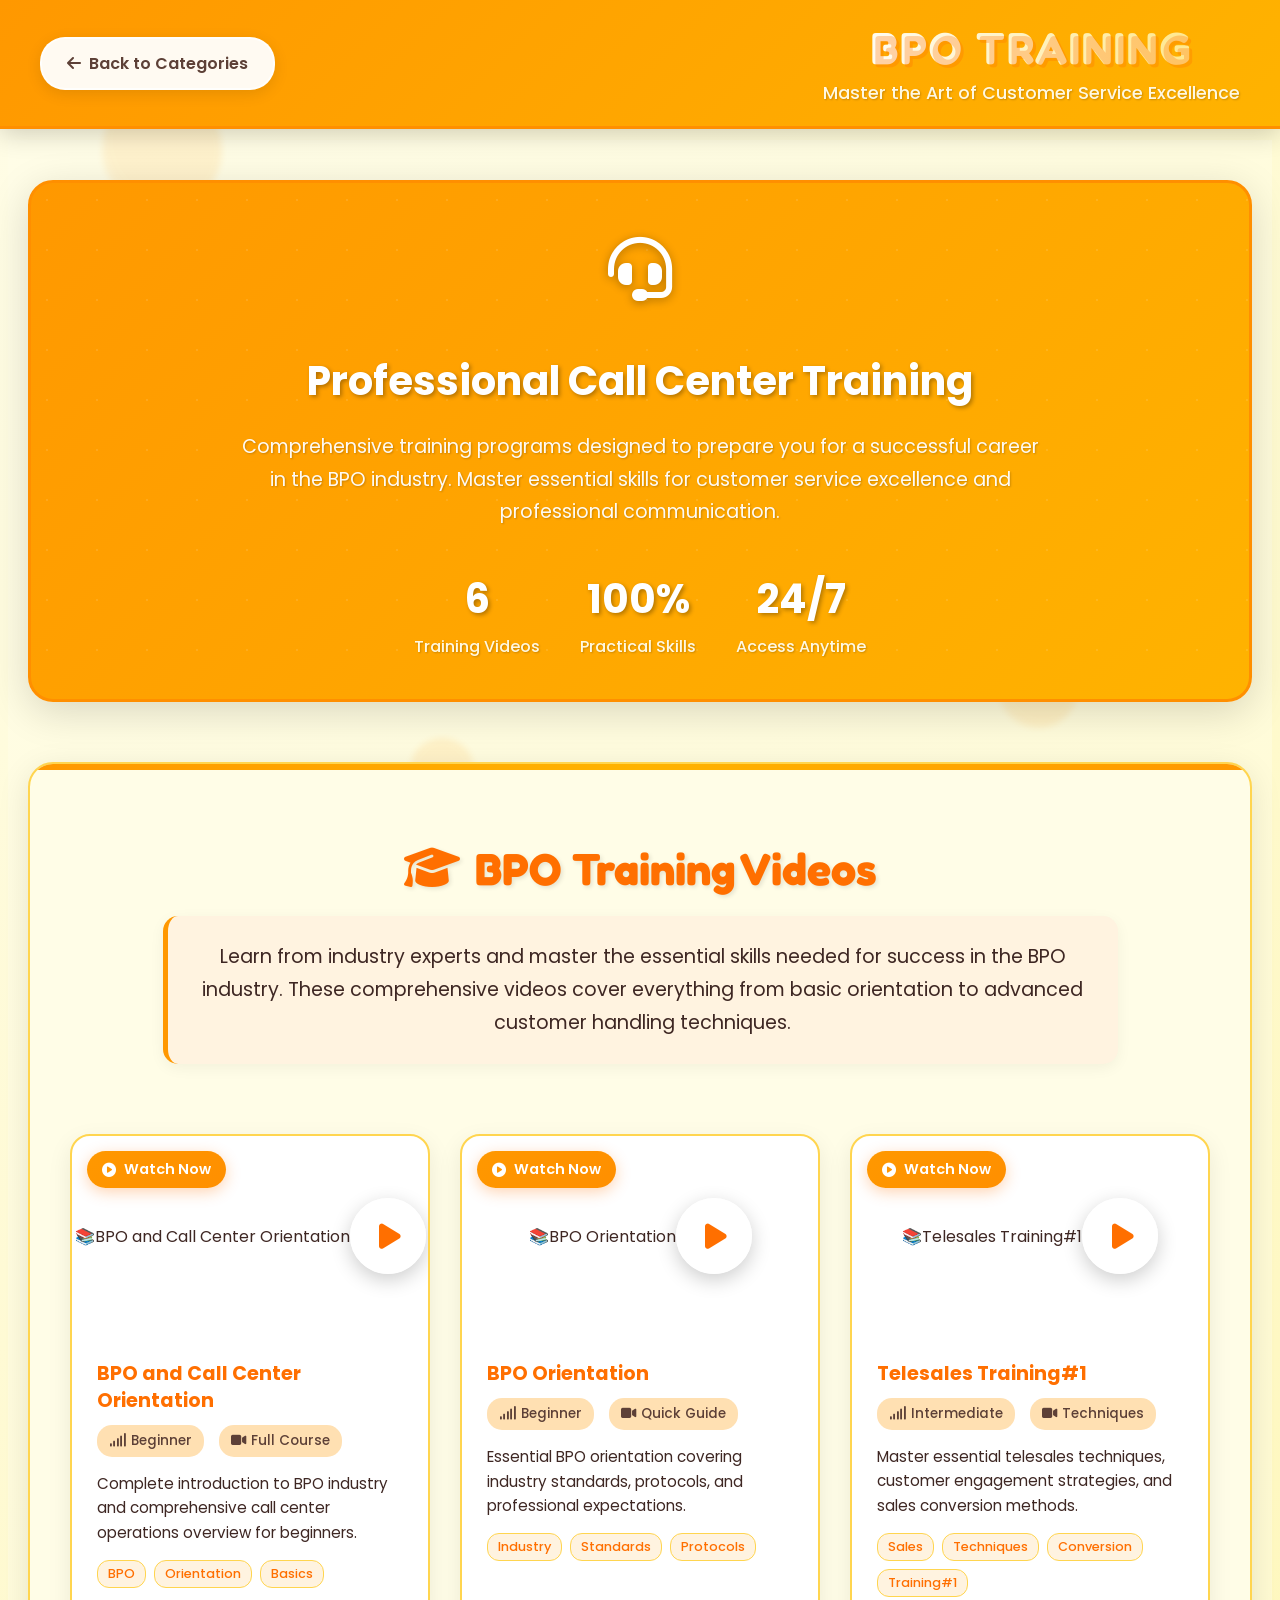
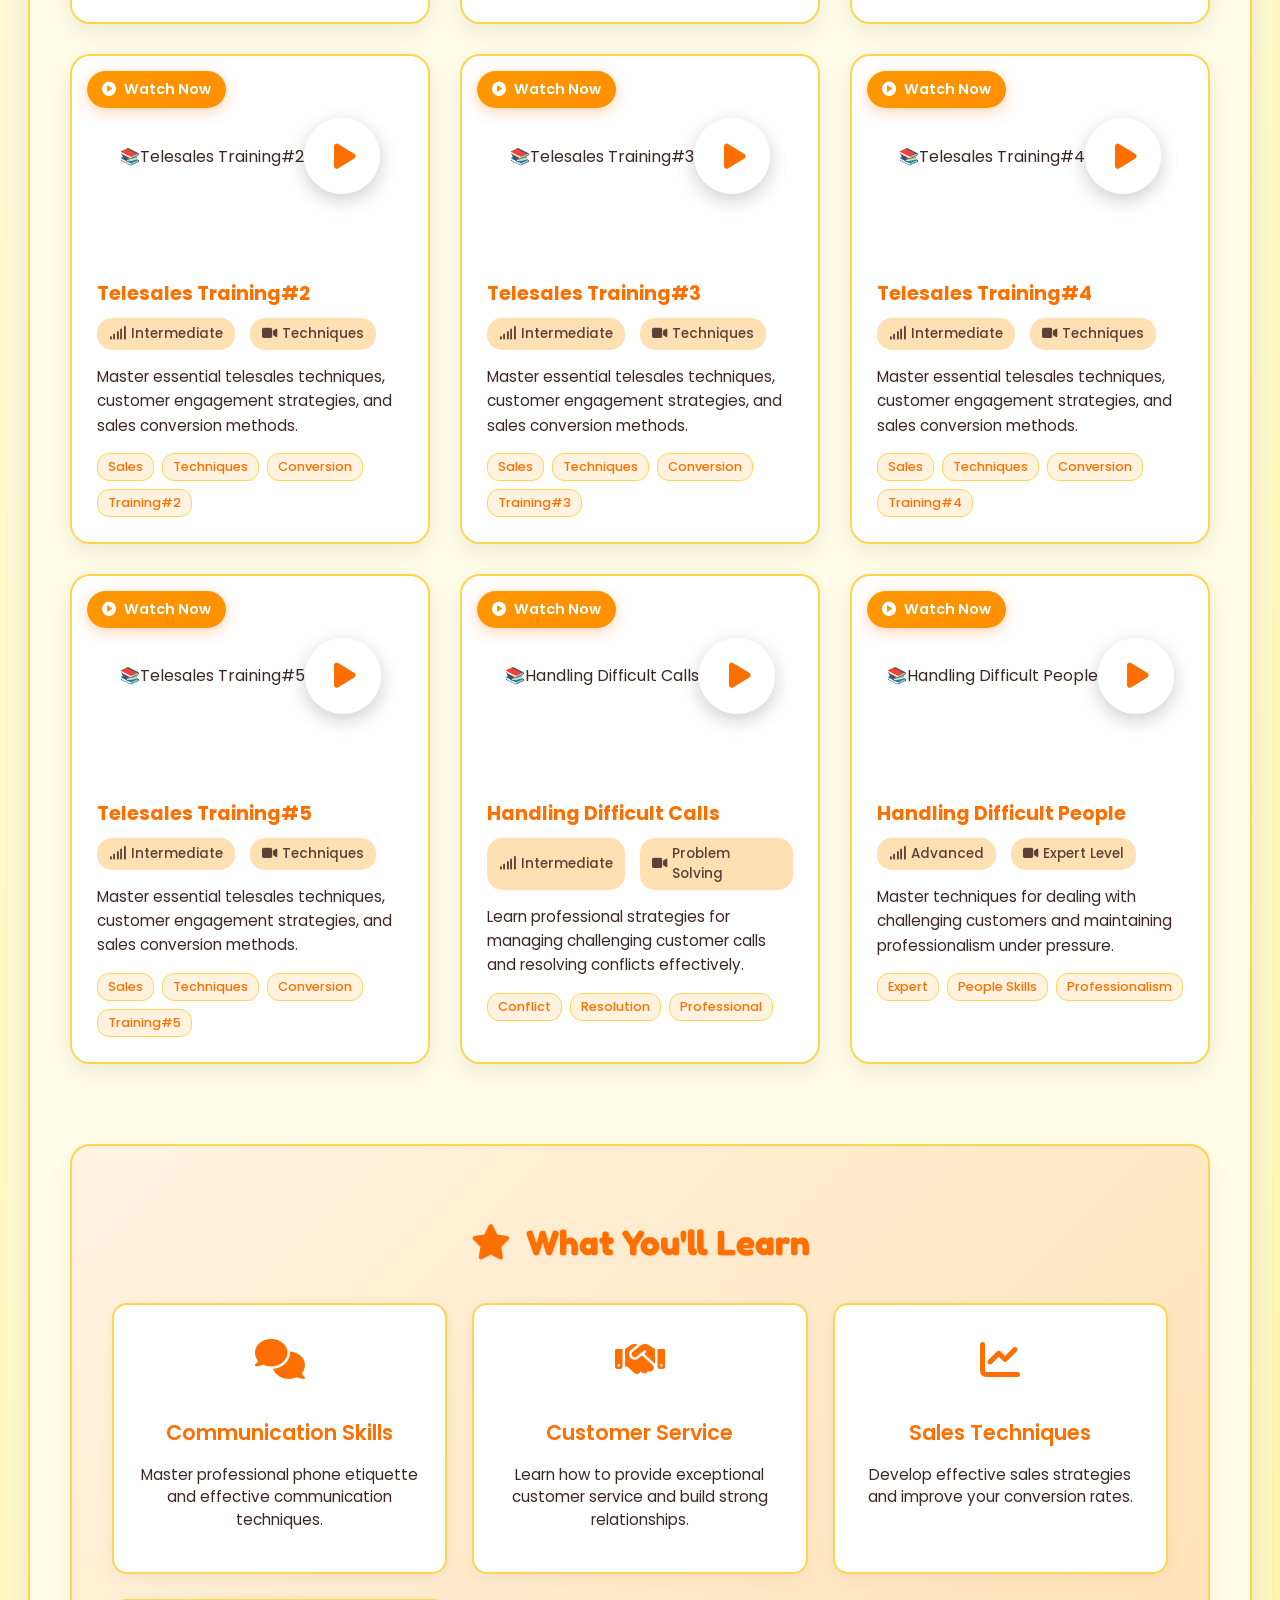
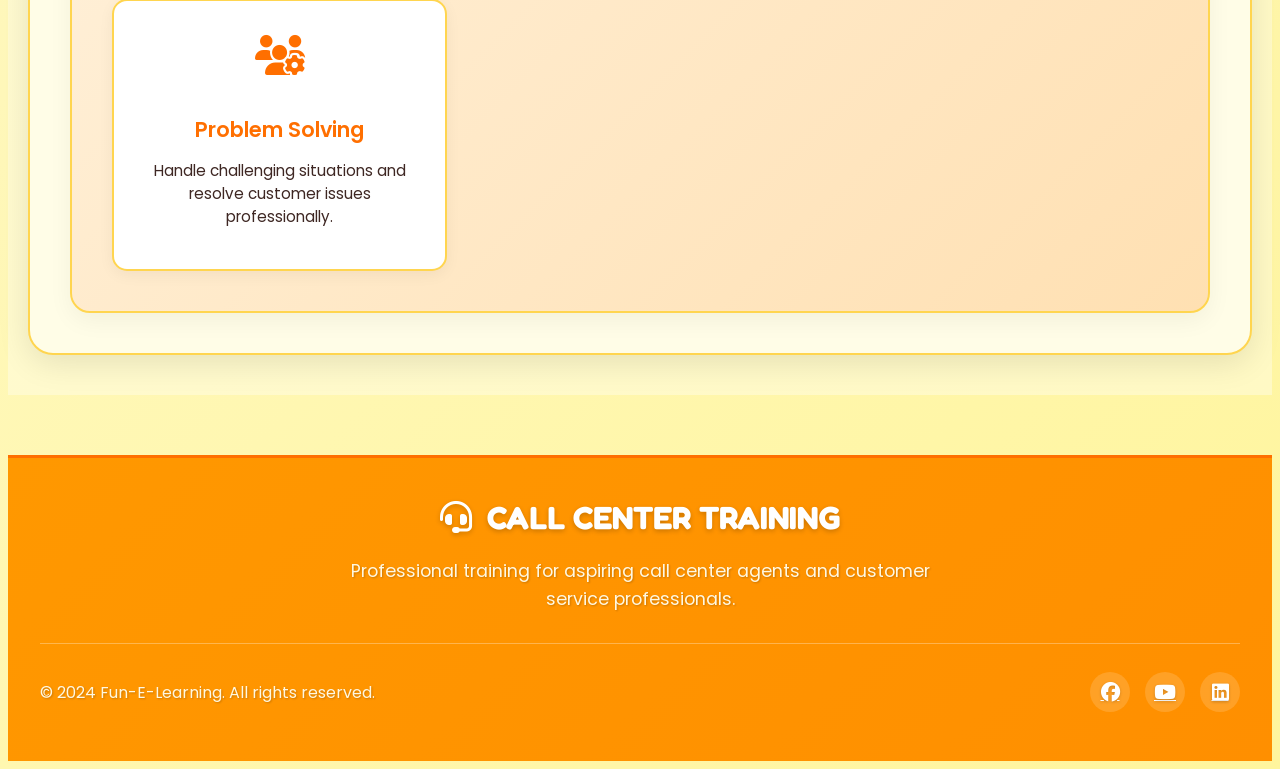
==== commit e3e3b43f: "Add Telesales 1-5 VIDS" ====
--- a/Viducation-callcenter.html
+++ b/Viducation-callcenter.html
@@ -30,7 +30,7 @@
     <!-- Viducation Header -->
     <header class="viducation-header">
         <nav class="viducation-nav">
-            <a href="Vi.html" class="back-btn">
+            <a href="Viducation-Landing.html" class="back-btn">
                 <i class="fas fa-arrow-left"></i> Back to Categories
             </a>
             <div class="header-title">
@@ -152,7 +152,7 @@
                 </div>
 
                 <!-- Video 3 -->
-                <div class="video-card" data-video-id="Rmk9htsoc-8">
+                <div class="video-card" data-video-id="1p9drAfydj4">
                     <div class="video-badge">
                         <i class="fas fa-play-circle"></i> Watch Now
                     </div>
@@ -162,11 +162,11 @@
                         </div>
                         <div class="video-overlay">
                             <div class="video-category">Sales</div>
-                            <div class="video-duration-badge">03:45</div>
-                        </div>
-                    </div>
-                    <div class="video-info">
-                        <h4 class="video-title">Telesales Training</h4>
+                            <div class="video-duration-badge">03:31</div>
+                        </div>
+                    </div>
+                    <div class="video-info">
+                        <h4 class="video-title">Telesales Training#1</h4>
                         <div class="video-meta">
                             <span class="video-level">
                                 <i class="fas fa-signal"></i> Intermediate
@@ -180,44 +180,148 @@
                             <span class="tag">Sales</span>
                             <span class="tag">Techniques</span>
                             <span class="tag">Conversion</span>
+                            <span class="tag">Training#1</span>
                         </div>
                     </div>
                 </div>
 
                 <!-- Video 4 -->
-                <div class="video-card" data-video-id="Sjo0SU7fPT8">
-                    <div class="video-badge">
-                        <i class="fas fa-play-circle"></i> Watch Now
-                    </div>
-                    <div class="video-thumbnail has-thumbnail" style="background-image: url('https://img.youtube.com/vi/Sjo0SU7fPT8/maxresdefault.jpg')">
-                        <div class="play-icon">
-                            <i class="fas fa-play"></i>
-                        </div>
-                        <div class="video-overlay">
-                            <div class="video-category">Advanced</div>
-                            <div class="video-duration-badge">03:51</div>
-                        </div>
-                    </div>
-                    <div class="video-info">
-                        <h4 class="video-title">Telesales Advanced</h4>
-                        <div class="video-meta">
-                            <span class="video-level">
-                                <i class="fas fa-signal"></i> Advanced
-                            </span>
-                            <span class="video-lessons">
-                                <i class="fas fa-video"></i> Masterclass
-                            </span>
-                        </div>
-                        <p class="video-description">Advanced telesales strategies, complex customer scenarios, and premium service delivery techniques.</p>
-                        <div class="video-tags">
-                            <span class="tag">Advanced</span>
-                            <span class="tag">Strategies</span>
-                            <span class="tag">Premium</span>
-                        </div>
-                    </div>
-                </div>
-
-                <!-- Video 5 -->
+                <div class="video-card" data-video-id="UvHCz5GptzQ">
+                    <div class="video-badge">
+                        <i class="fas fa-play-circle"></i> Watch Now
+                    </div>
+                    <div class="video-thumbnail has-thumbnail" style="background-image: url('https://img.youtube.com/vi/Rmk9htsoc-8/maxresdefault.jpg')">
+                        <div class="play-icon">
+                            <i class="fas fa-play"></i>
+                        </div>
+                        <div class="video-overlay">
+                            <div class="video-category">Sales</div>
+                            <div class="video-duration-badge">04:13</div>
+                        </div>
+                    </div>
+                    <div class="video-info">
+                        <h4 class="video-title">Telesales Training#2</h4>
+                        <div class="video-meta">
+                            <span class="video-level">
+                                <i class="fas fa-signal"></i> Intermediate
+                            </span>
+                            <span class="video-lessons">
+                                <i class="fas fa-video"></i> Techniques
+                            </span>
+                        </div>
+                        <p class="video-description">Master essential telesales techniques, customer engagement strategies, and sales conversion methods.</p>
+                        <div class="video-tags">
+                            <span class="tag">Sales</span>
+                            <span class="tag">Techniques</span>
+                            <span class="tag">Conversion</span>
+                            <span class="tag">Training#2</span>
+                        </div>
+                    </div>
+                </div>
+
+                 <!-- Video 5 -->
+                 <div class="video-card" data-video-id="Bye0AMreSjc">
+                    <div class="video-badge">
+                        <i class="fas fa-play-circle"></i> Watch Now
+                    </div>
+                    <div class="video-thumbnail has-thumbnail" style="background-image: url('https://img.youtube.com/vi/Rmk9htsoc-8/maxresdefault.jpg')">
+                        <div class="play-icon">
+                            <i class="fas fa-play"></i>
+                        </div>
+                        <div class="video-overlay">
+                            <div class="video-category">Sales</div>
+                            <div class="video-duration-badge">03:14</div>
+                        </div>
+                    </div>
+                    <div class="video-info">
+                        <h4 class="video-title">Telesales Training#3</h4>
+                        <div class="video-meta">
+                            <span class="video-level">
+                                <i class="fas fa-signal"></i> Intermediate
+                            </span>
+                            <span class="video-lessons">
+                                <i class="fas fa-video"></i> Techniques
+                            </span>
+                        </div>
+                        <p class="video-description">Master essential telesales techniques, customer engagement strategies, and sales conversion methods.</p>
+                        <div class="video-tags">
+                            <span class="tag">Sales</span>
+                            <span class="tag">Techniques</span>
+                            <span class="tag">Conversion</span>
+                            <span class="tag">Training#3</span>
+                        </div>
+                    </div>
+                </div>
+
+                 <!-- Video 6 -->
+                 <div class="video-card" data-video-id="jGvDedzsqec">
+                    <div class="video-badge">
+                        <i class="fas fa-play-circle"></i> Watch Now
+                    </div>
+                    <div class="video-thumbnail has-thumbnail" style="background-image: url('https://img.youtube.com/vi/Rmk9htsoc-8/maxresdefault.jpg')">
+                        <div class="play-icon">
+                            <i class="fas fa-play"></i>
+                        </div>
+                        <div class="video-overlay">
+                            <div class="video-category">Sales</div>
+                            <div class="video-duration-badge">01:58</div>
+                        </div>
+                    </div>
+                    <div class="video-info">
+                        <h4 class="video-title">Telesales Training#4</h4>
+                        <div class="video-meta">
+                            <span class="video-level">
+                                <i class="fas fa-signal"></i> Intermediate
+                            </span>
+                            <span class="video-lessons">
+                                <i class="fas fa-video"></i> Techniques
+                            </span>
+                        </div>
+                        <p class="video-description">Master essential telesales techniques, customer engagement strategies, and sales conversion methods.</p>
+                        <div class="video-tags">
+                            <span class="tag">Sales</span>
+                            <span class="tag">Techniques</span>
+                            <span class="tag">Conversion</span>
+                            <span class="tag">Training#4</span>
+                        </div>
+                    </div>
+                </div>
+
+                 <!-- Video 7 -->
+                 <div class="video-card" data-video-id="Co3dm6mAIdo">
+                    <div class="video-badge">
+                        <i class="fas fa-play-circle"></i> Watch Now
+                    </div>
+                    <div class="video-thumbnail has-thumbnail" style="background-image: url('https://img.youtube.com/vi/Rmk9htsoc-8/maxresdefault.jpg')">
+                        <div class="play-icon">
+                            <i class="fas fa-play"></i>
+                        </div>
+                        <div class="video-overlay">
+                            <div class="video-category">Sales</div>
+                            <div class="video-duration-badge">03:31</div>
+                        </div>
+                    </div>
+                    <div class="video-info">
+                        <h4 class="video-title">Telesales Training#5</h4>
+                        <div class="video-meta">
+                            <span class="video-level">
+                                <i class="fas fa-signal"></i> Intermediate
+                            </span>
+                            <span class="video-lessons">
+                                <i class="fas fa-video"></i> Techniques
+                            </span>
+                        </div>
+                        <p class="video-description">Master essential telesales techniques, customer engagement strategies, and sales conversion methods.</p>
+                        <div class="video-tags">
+                            <span class="tag">Sales</span>
+                            <span class="tag">Techniques</span>
+                            <span class="tag">Conversion</span>
+                            <span class="tag">Training#5</span>
+                        </div>
+                    </div>
+                </div>
+                
+                <!-- Video 8 -->
                 <div class="video-card" data-video-id="O6zjsu4LYVg">
                     <div class="video-badge">
                         <i class="fas fa-play-circle"></i> Watch Now
@@ -250,7 +354,7 @@
                     </div>
                 </div>
 
-                <!-- Video 6 -->
+                <!-- Video 9 -->
                 <div class="video-card" data-video-id="o6CiYcohmqk">
                     <div class="video-badge">
                         <i class="fas fa-play-circle"></i> Watch Now
@@ -359,3 +463,5 @@
     <script src="Viducation-callcenter.js"></script>
 </body>
 </html>
+
+
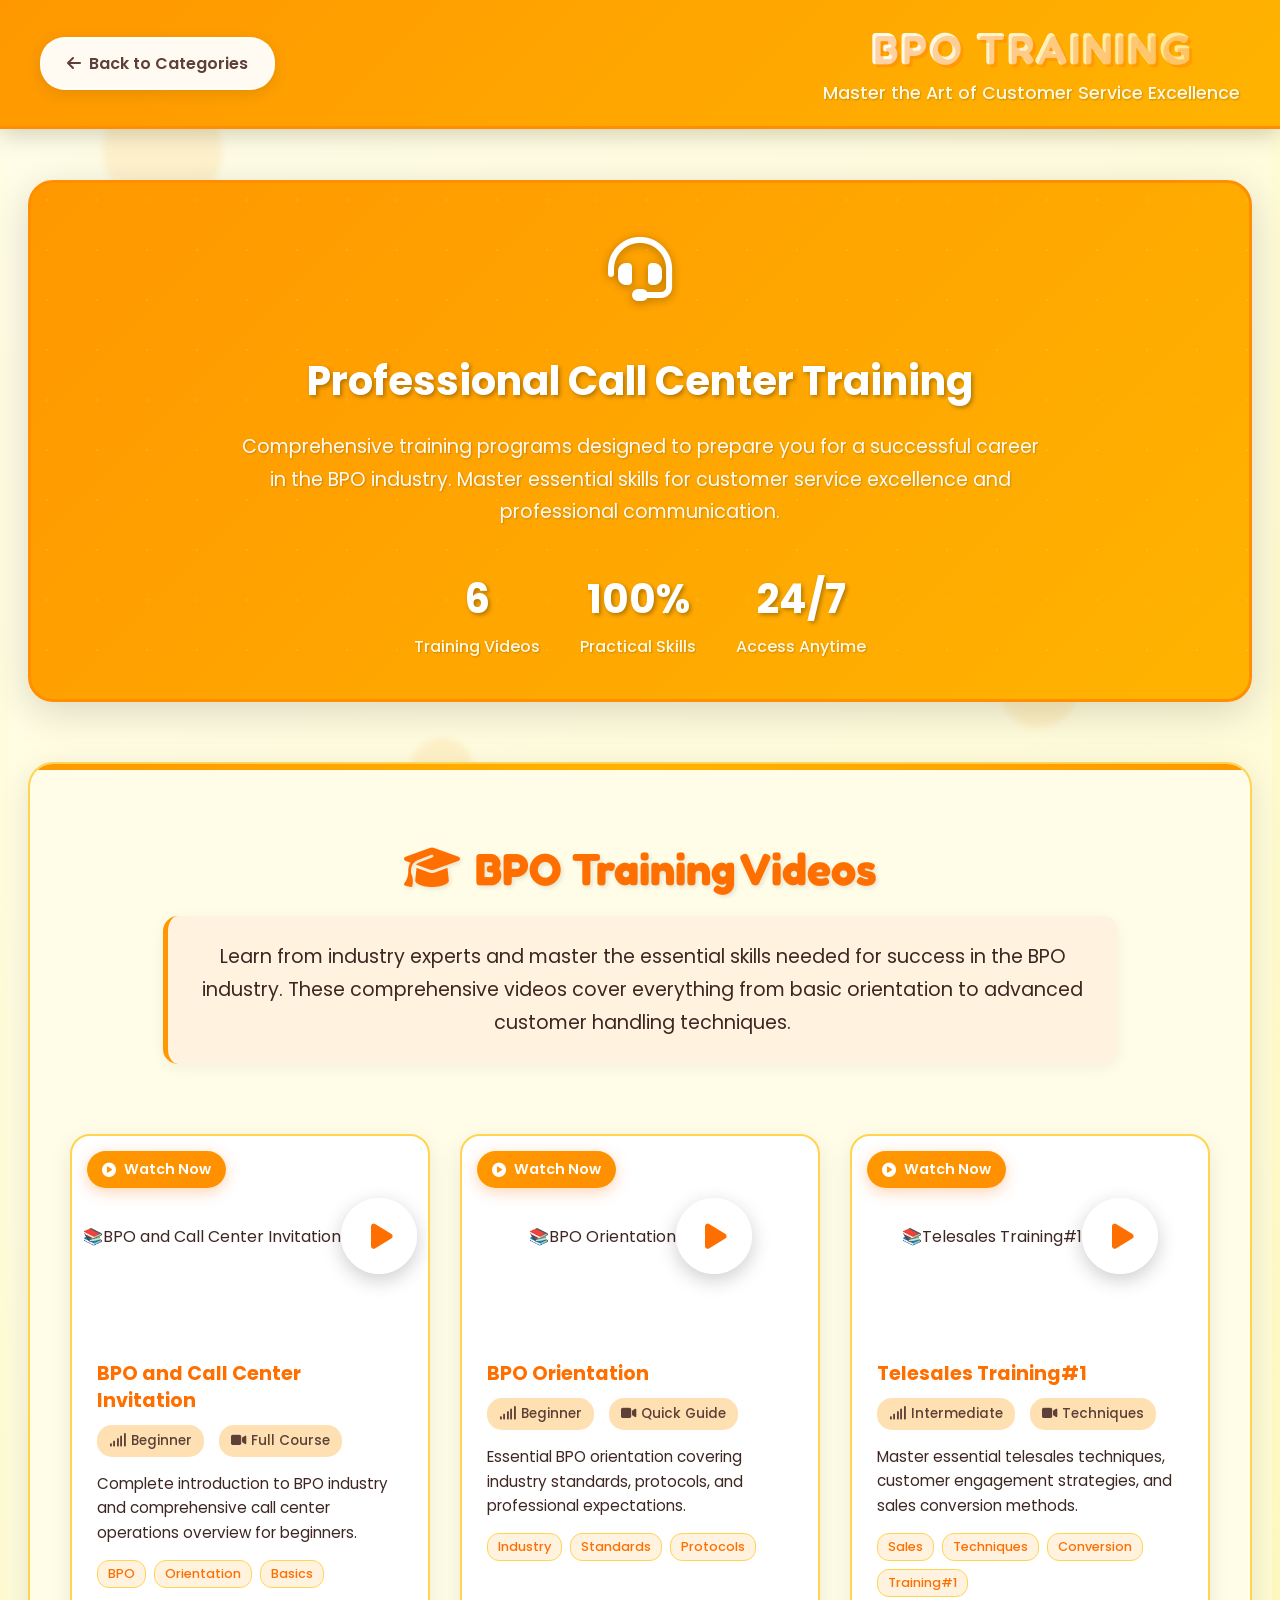
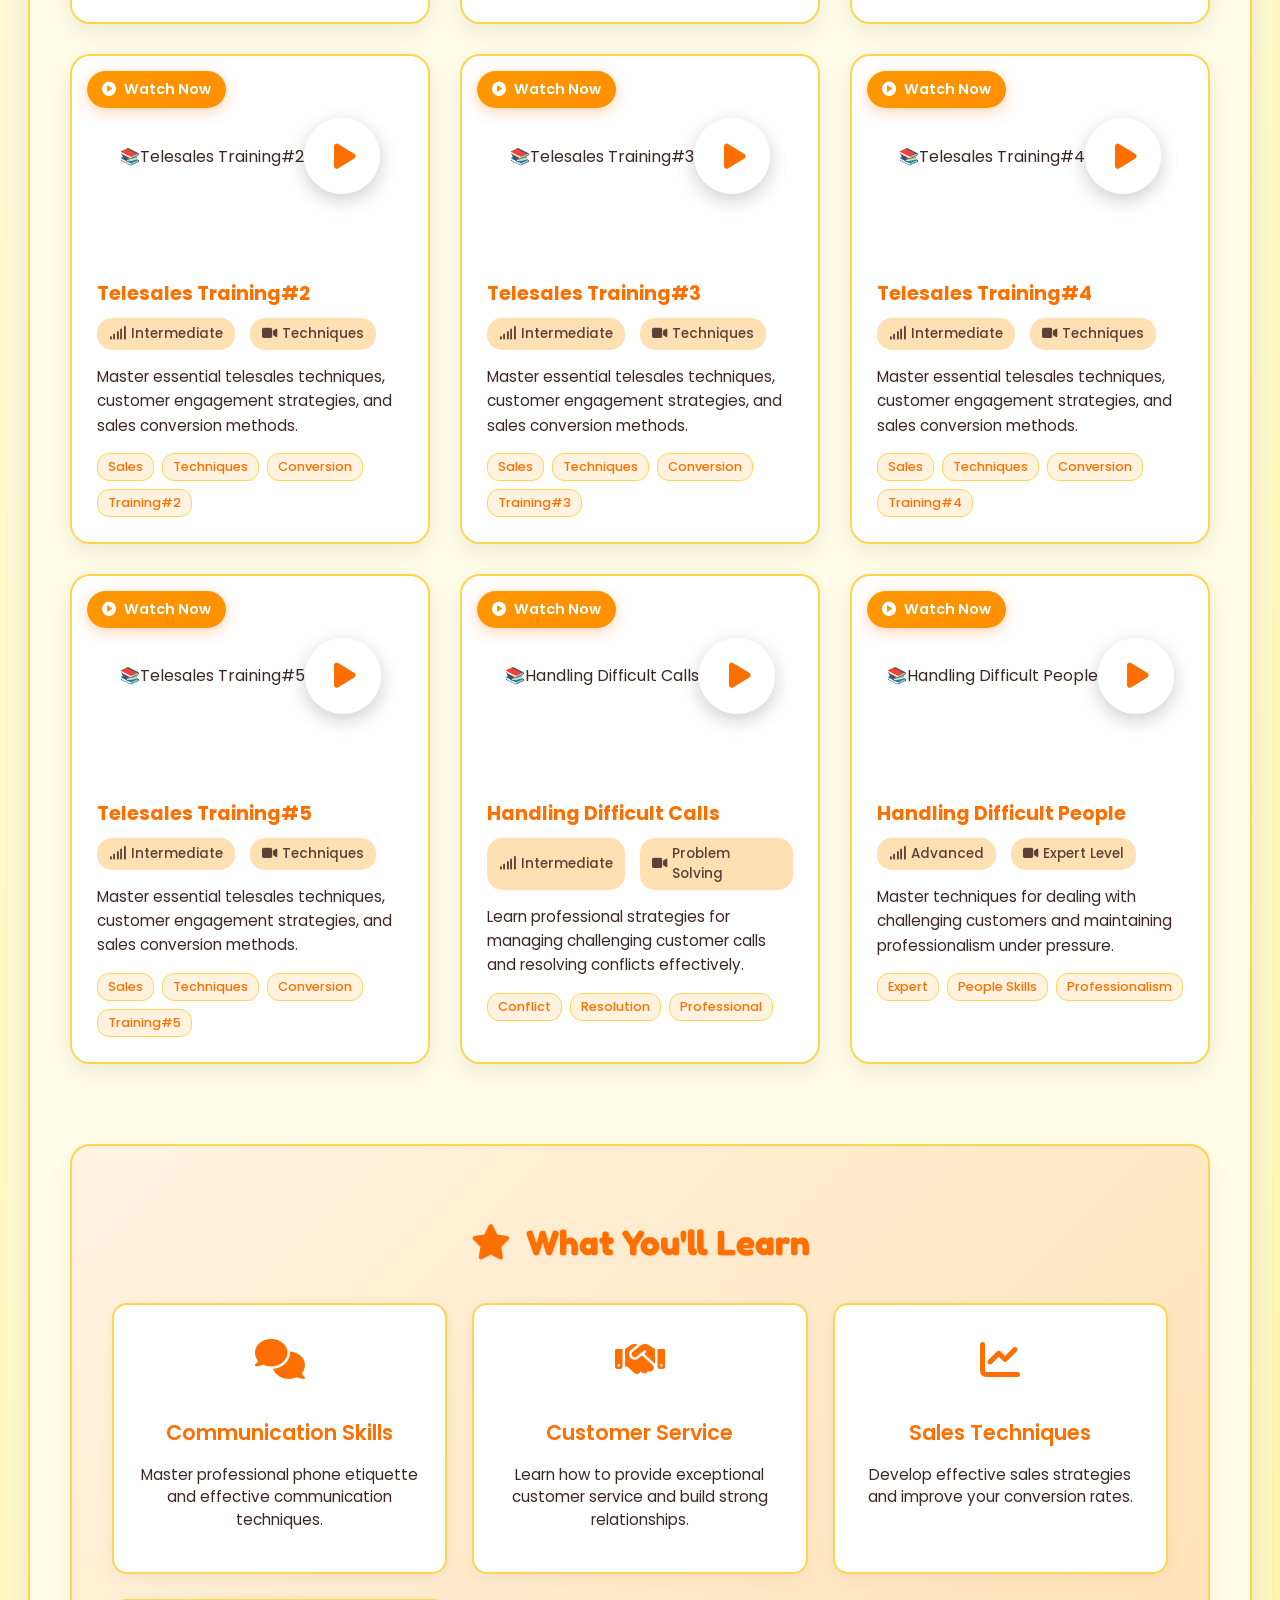
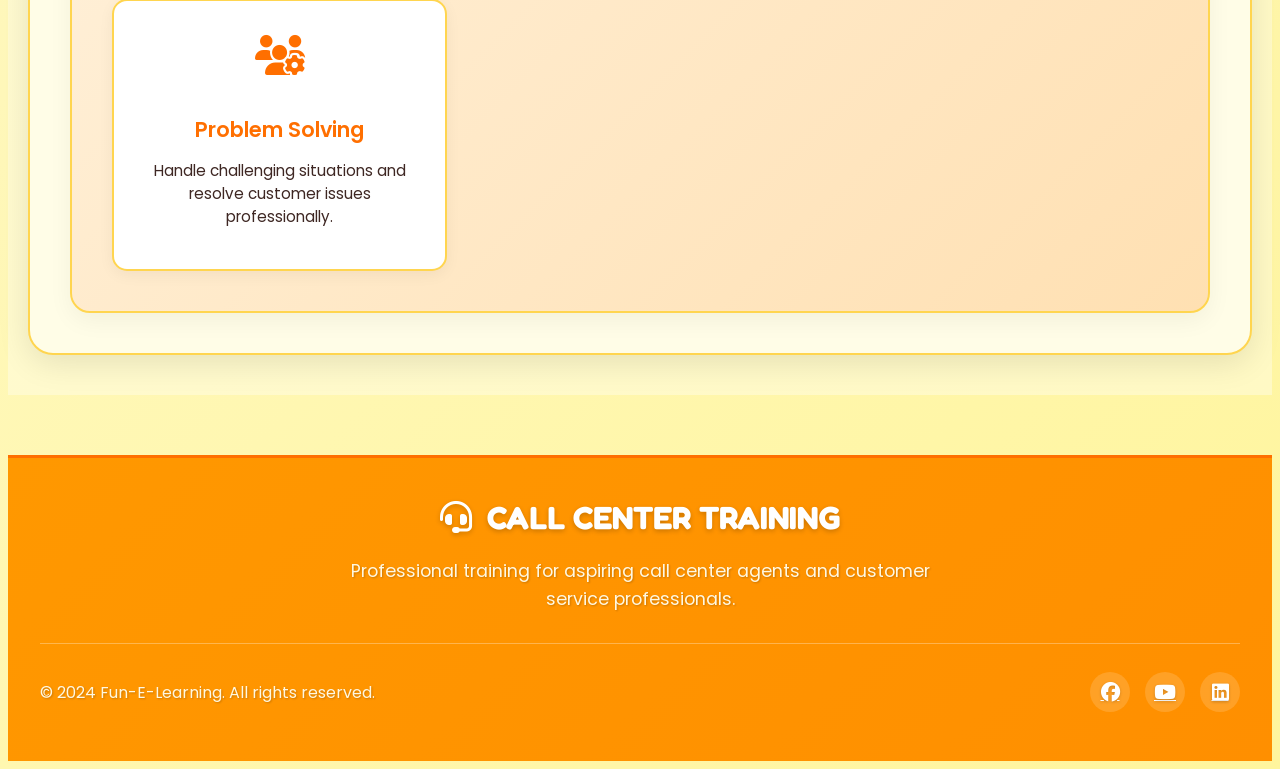
==== commit e849f2f3: "orientation to invitation" ====
--- a/Viducation-callcenter.html
+++ b/Viducation-callcenter.html
@@ -95,12 +95,12 @@
                             <i class="fas fa-play"></i>
                         </div>
                         <div class="video-overlay">
-                            <div class="video-category">Orientation</div>
+                            <div class="video-category">Invitation</div>
                             <div class="video-duration-badge">17:14</div>
                         </div>
                     </div>
                     <div class="video-info">
-                        <h4 class="video-title">BPO and Call Center Orientation</h4>
+                        <h4 class="video-title">BPO and Call Center Invitation</h4>
                         <div class="video-meta">
                             <span class="video-level">
                                 <i class="fas fa-signal"></i> Beginner
@@ -156,7 +156,7 @@
                     <div class="video-badge">
                         <i class="fas fa-play-circle"></i> Watch Now
                     </div>
-                    <div class="video-thumbnail has-thumbnail" style="background-image: url('https://img.youtube.com/vi/Rmk9htsoc-8/maxresdefault.jpg')">
+                    <div class="video-thumbnail has-thumbnail" style="background-image: url('https://img.youtube.com/vi/1p9drAfydj4/maxresdefault.jpg')">
                         <div class="play-icon">
                             <i class="fas fa-play"></i>
                         </div>
@@ -190,7 +190,7 @@
                     <div class="video-badge">
                         <i class="fas fa-play-circle"></i> Watch Now
                     </div>
-                    <div class="video-thumbnail has-thumbnail" style="background-image: url('https://img.youtube.com/vi/Rmk9htsoc-8/maxresdefault.jpg')">
+                    <div class="video-thumbnail has-thumbnail" style="background-image: url('https://img.youtube.com/vi/UvHCz5GptzQ/maxresdefault.jpg')">
                         <div class="play-icon">
                             <i class="fas fa-play"></i>
                         </div>
@@ -224,7 +224,7 @@
                     <div class="video-badge">
                         <i class="fas fa-play-circle"></i> Watch Now
                     </div>
-                    <div class="video-thumbnail has-thumbnail" style="background-image: url('https://img.youtube.com/vi/Rmk9htsoc-8/maxresdefault.jpg')">
+                    <div class="video-thumbnail has-thumbnail" style="background-image: url('https://img.youtube.com/vi/Bye0AMreSjc/maxresdefault.jpg')">
                         <div class="play-icon">
                             <i class="fas fa-play"></i>
                         </div>
@@ -258,7 +258,7 @@
                     <div class="video-badge">
                         <i class="fas fa-play-circle"></i> Watch Now
                     </div>
-                    <div class="video-thumbnail has-thumbnail" style="background-image: url('https://img.youtube.com/vi/Rmk9htsoc-8/maxresdefault.jpg')">
+                    <div class="video-thumbnail has-thumbnail" style="background-image: url('https://img.youtube.com/vi/jGvDedzsqec/maxresdefault.jpg')">
                         <div class="play-icon">
                             <i class="fas fa-play"></i>
                         </div>
@@ -292,7 +292,7 @@
                     <div class="video-badge">
                         <i class="fas fa-play-circle"></i> Watch Now
                     </div>
-                    <div class="video-thumbnail has-thumbnail" style="background-image: url('https://img.youtube.com/vi/Rmk9htsoc-8/maxresdefault.jpg')">
+                    <div class="video-thumbnail has-thumbnail" style="background-image: url('https://img.youtube.com/vi/Co3dm6mAIdo/maxresdefault.jpg')">
                         <div class="play-icon">
                             <i class="fas fa-play"></i>
                         </div>
@@ -465,3 +465,5 @@
 </html>
 
 
+
+
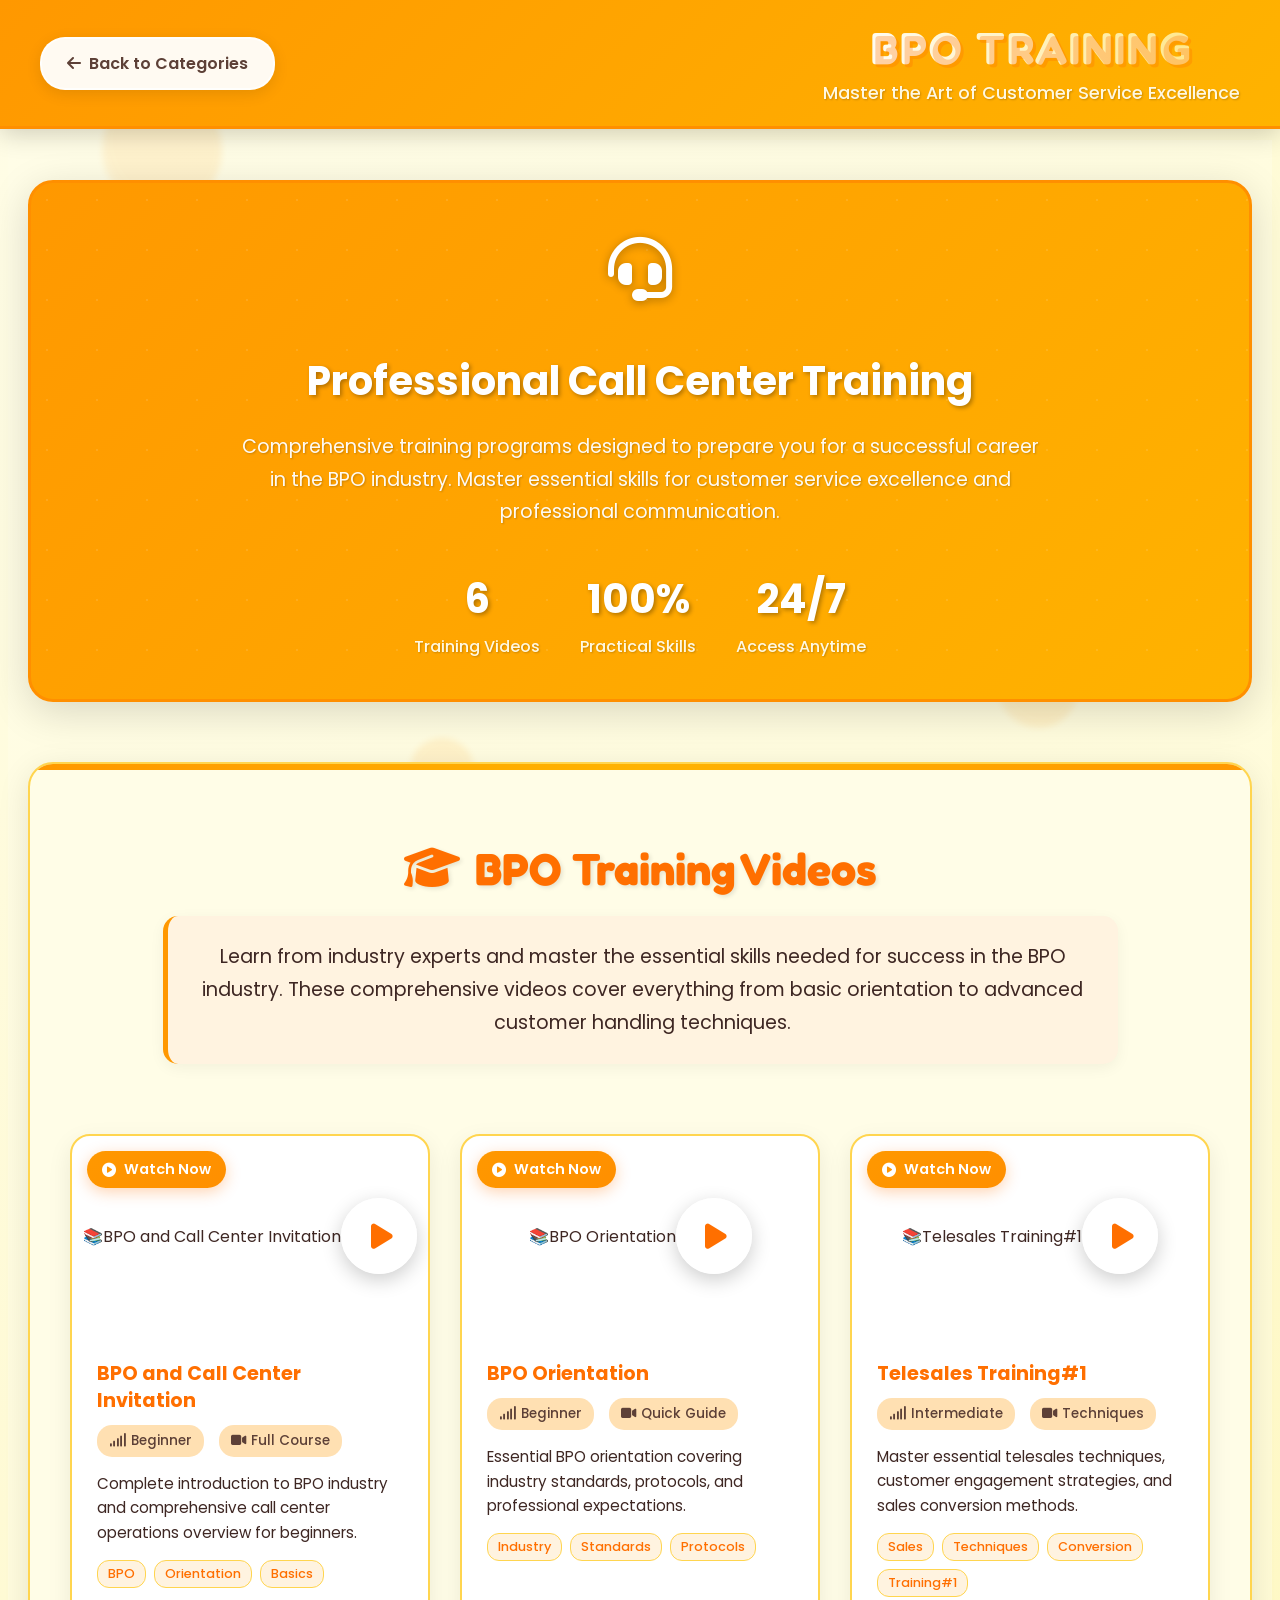
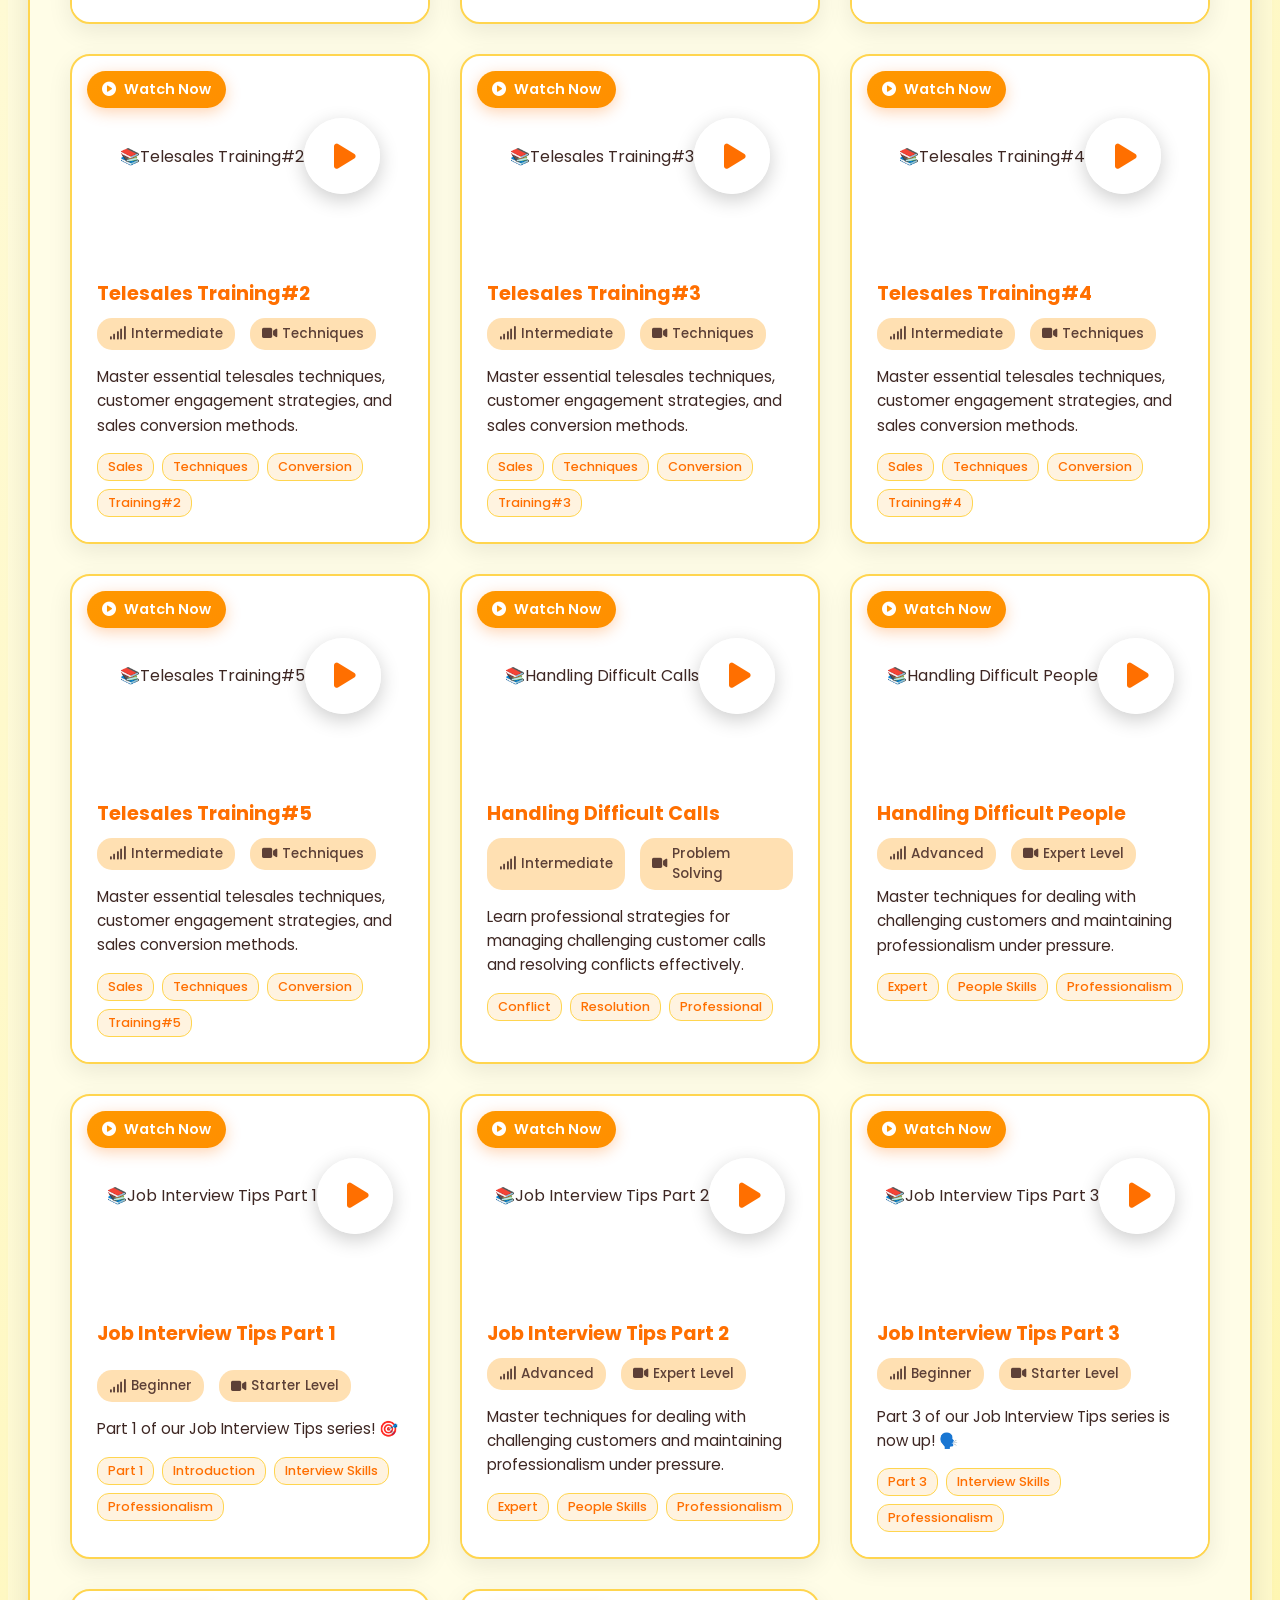
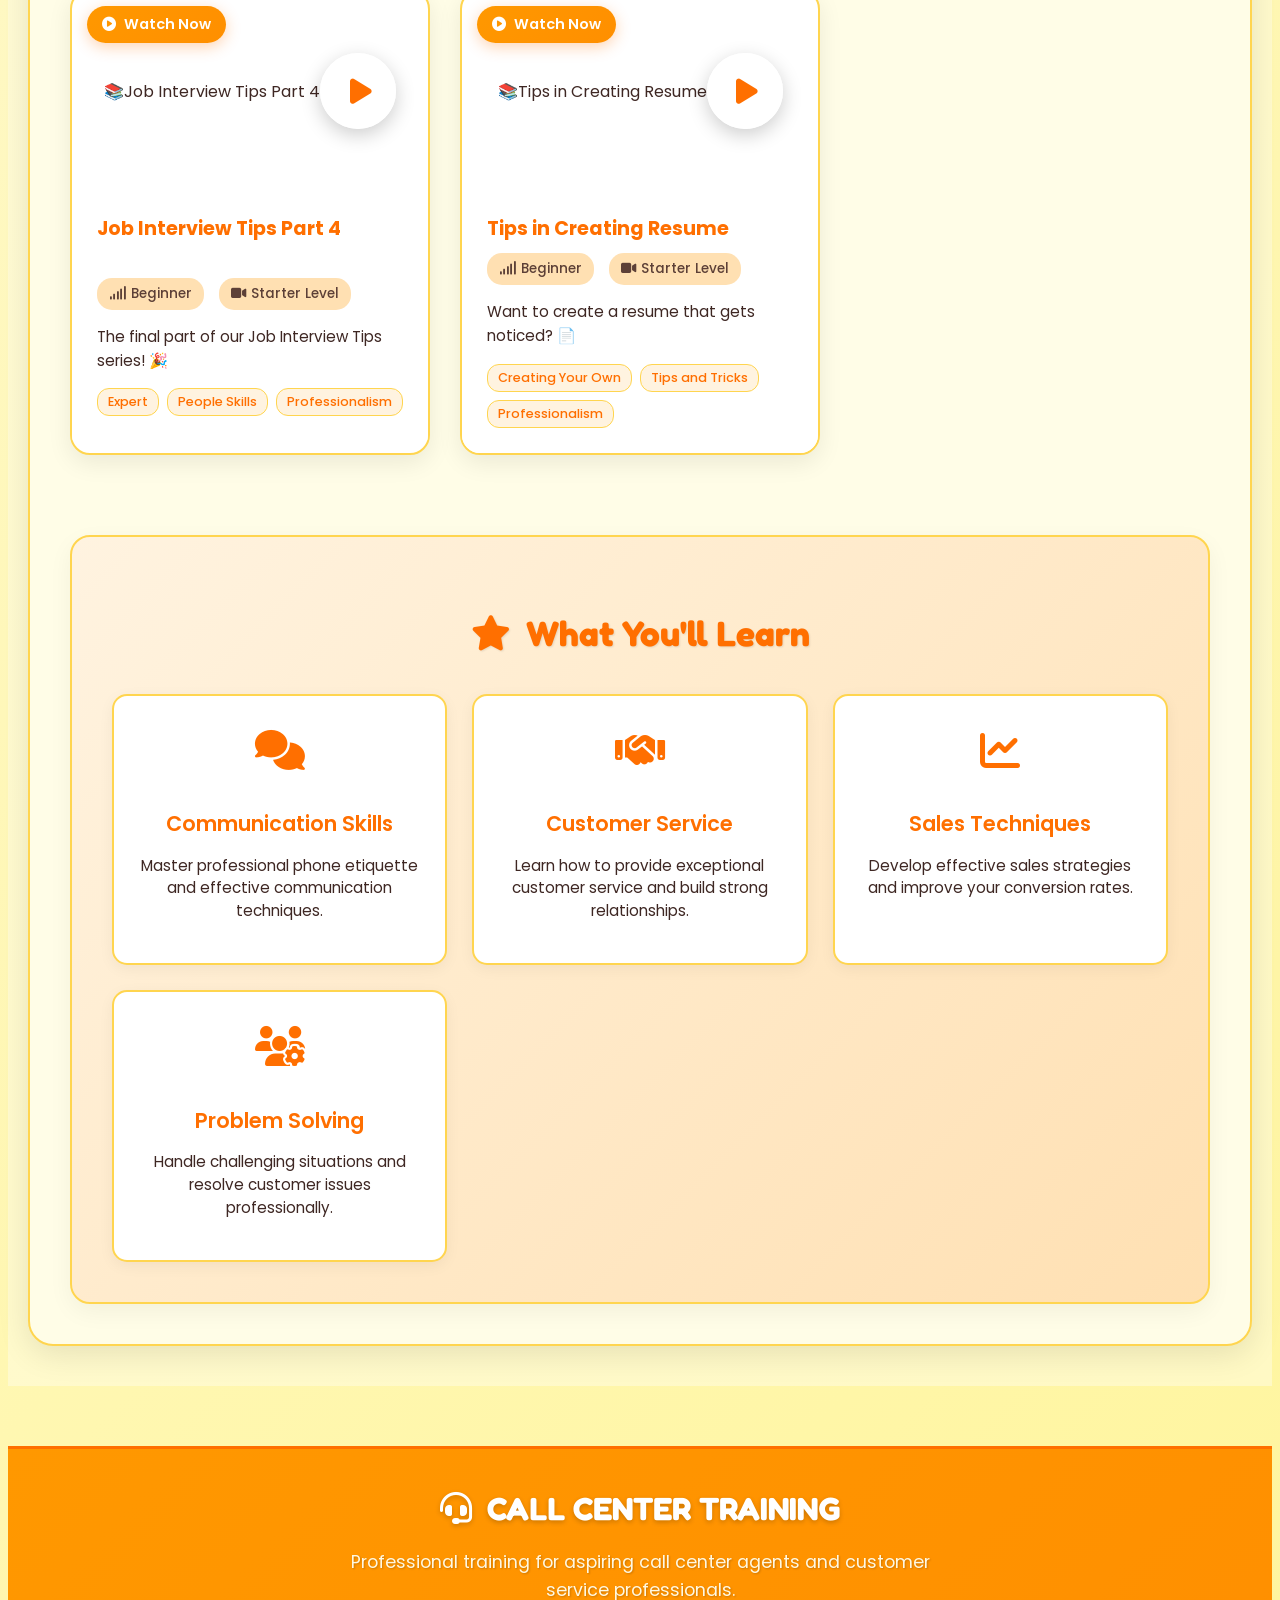
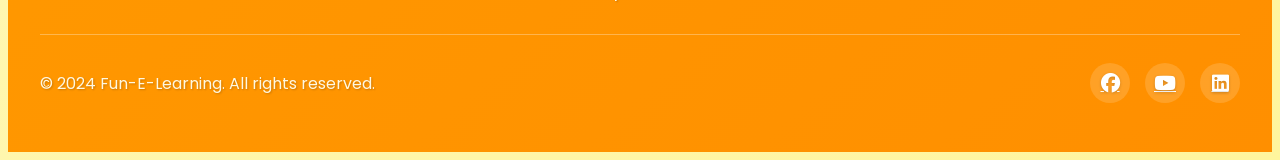
==== commit 2f4da631: "added 4 JIT and 1resume" ====
--- a/Viducation-callcenter.html
+++ b/Viducation-callcenter.html
@@ -386,6 +386,170 @@
                         </div>
                     </div>
                 </div>
+
+                <!-- Video 10 -->
+                <div class="video-card" data-video-id="trB7FdHDIvY">
+                    <div class="video-badge">
+                        <i class="fas fa-play-circle"></i> Watch Now
+                    </div>
+                    <div class="video-thumbnail has-thumbnail" style="background-image: url('https://img.youtube.com/vi/trB7FdHDIvY/maxresdefault.jpg')">
+                        <div class="play-icon">
+                            <i class="fas fa-play"></i>
+                        </div>
+                        <div class="video-overlay">
+                            <div class="video-category">Hiring Tips</div>
+                            <div class="video-duration-badge">04:07</div>
+                        </div>
+                    </div>
+                    <div class="video-info">
+                        <h4 class="video-title">Job Interview Tips Part 1</h4>
+                        <div class="video-meta">
+                            <span class="video-level">
+                                <i class="fas fa-signal"></i> Beginner
+                            </span>
+                            <span class="video-lessons">
+                                <i class="fas fa-video"></i> Starter Level
+                            </span>
+                        </div>
+                        <p class="video-description">Part 1 of our Job Interview Tips series! 🎯<div class="video-tags">
+                            <span class="tag">Part 1</span>
+                            <span class="tag">Introduction</span>
+                            <span class="tag">Interview Skills</span>
+                            <span class="tag">Professionalism</span>
+                        </div>
+                    </div>
+                </div>
+
+                <!-- Video 11 -->
+                <div class="video-card" data-video-id="5o-5M1R6cj0">
+                    <div class="video-badge">
+                        <i class="fas fa-play-circle"></i> Watch Now
+                    </div>
+                    <div class="video-thumbnail has-thumbnail" style="background-image: url('https://img.youtube.com/vi/5o-5M1R6cj0/maxresdefault.jpg')">
+                        <div class="play-icon">
+                            <i class="fas fa-play"></i>
+                        </div>
+                        <div class="video-overlay">
+                            <div class="video-category">Hiring Tips</div>
+                            <div class="video-duration-badge">04:18</div>
+                        </div>
+                    </div>
+                    <div class="video-info">
+                        <h4 class="video-title">Job Interview Tips Part 2 </h4>
+                        <div class="video-meta">
+                            <span class="video-level">
+                                <i class="fas fa-signal"></i> Advanced
+                            </span>
+                            <span class="video-lessons">
+                                <i class="fas fa-video"></i> Expert Level
+                            </span>
+                        </div>
+                        <p class="video-description">Master techniques for dealing with challenging customers and maintaining professionalism under pressure.</p>
+                        <div class="video-tags">
+                            <span class="tag">Expert</span>
+                            <span class="tag">People Skills</span>
+                            <span class="tag">Professionalism</span>
+                        </div>
+                    </div>
+                </div>
+
+                <!-- Video 12 -->
+                <div class="video-card" data-video-id="f11ac0jVbMo">
+                    <div class="video-badge">
+                        <i class="fas fa-play-circle"></i> Watch Now
+                    </div>
+                    <div class="video-thumbnail has-thumbnail" style="background-image: url('https://img.youtube.com/vi/f11ac0jVbMo/maxresdefault.jpg')">
+                        <div class="play-icon">
+                            <i class="fas fa-play"></i>
+                        </div>
+                        <div class="video-overlay">
+                            <div class="video-category">Hiring Tips</div>
+                            <div class="video-duration-badge">05:49</div>
+                        </div>
+                    </div>
+                    <div class="video-info">
+                        <h4 class="video-title">Job Interview Tips Part 3 </h4>
+                        <div class="video-meta">
+                            <span class="video-level">
+                                <i class="fas fa-signal"></i> Beginner
+                            </span>
+                            <span class="video-lessons">
+                                <i class="fas fa-video"></i> Starter Level
+                            </span>
+                        </div>
+                        <p class="video-description">Part 3 of our Job Interview Tips series is now up! 🗣️</p>
+                        <div class="video-tags">
+                             <span class="tag">Part 3</span>
+                            <span class="tag">Interview Skills</span>
+                            <span class="tag">Professionalism</span>
+                        </div>
+                    </div>
+                </div>
+
+                <!-- Video 13 -->
+                 <div class="video-card" data-video-id="Yvaj7vOHpYA">
+                    <div class="video-badge">
+                        <i class="fas fa-play-circle"></i> Watch Now
+                    </div>
+                    <div class="video-thumbnail has-thumbnail" style="background-image: url('https://img.youtube.com/vi/Yvaj7vOHpYA/maxresdefault.jpg')">
+                        <div class="play-icon">
+                            <i class="fas fa-play"></i>
+                        </div>
+                        <div class="video-overlay">
+                            <div class="video-category">Hiring Tips</div>
+                            <div class="video-duration-badge">05:44</div>
+                        </div>
+                    </div>
+                    <div class="video-info">
+                        <h4 class="video-title">Job Interview Tips Part 4</h4>
+                        <div class="video-meta">
+                            <span class="video-level">
+                                <i class="fas fa-signal"></i> Beginner
+                            </span>
+                            <span class="video-lessons">
+                                <i class="fas fa-video"></i> Starter Level
+                            </span>
+                        </div>
+                        <p class="video-description">The final part of our Job Interview Tips series! 🎉 <div class="video-tags">
+                            <span class="tag">Expert</span>
+                            <span class="tag">People Skills</span>
+                            <span class="tag">Professionalism</span>
+                        </div>
+                    </div>
+                </div>
+              
+                <!-- Video 14 -->
+              <div class="video-card" data-video-id="beWP_3jzO0I">
+                    <div class="video-badge">
+                        <i class="fas fa-play-circle"></i> Watch Now
+                    </div>
+                    <div class="video-thumbnail has-thumbnail" style="background-image: url('https://img.youtube.com/vi/beWP_3jzO0I/maxresdefault.jpg')">
+                        <div class="play-icon">
+                            <i class="fas fa-play"></i>
+                        </div>
+                        <div class="video-overlay">
+                            <div class="video-category">Resume Tips</div>
+                            <div class="video-duration-badge">04:03</div>
+                        </div>
+                    </div>
+                    <div class="video-info">
+                        <h4 class="video-title">Tips in Creating Resume </h4>
+                        <div class="video-meta">
+                            <span class="video-level">
+                                <i class="fas fa-signal"></i> Beginner
+                            </span>
+                            <span class="video-lessons">
+                                <i class="fas fa-video"></i> Starter Level
+                            </span>
+                        </div>
+                        <p class="video-description">Want to create a resume that gets noticed? 📄<div class="video-tags">
+                            <span class="tag">Creating Your Own</span>
+                            <span class="tag">Tips and Tricks</span>
+                            <span class="tag">Professionalism</span>
+                        </div>
+                    </div>
+                </div>
+            
             </div>
             
             <!-- Training Features Section -->
